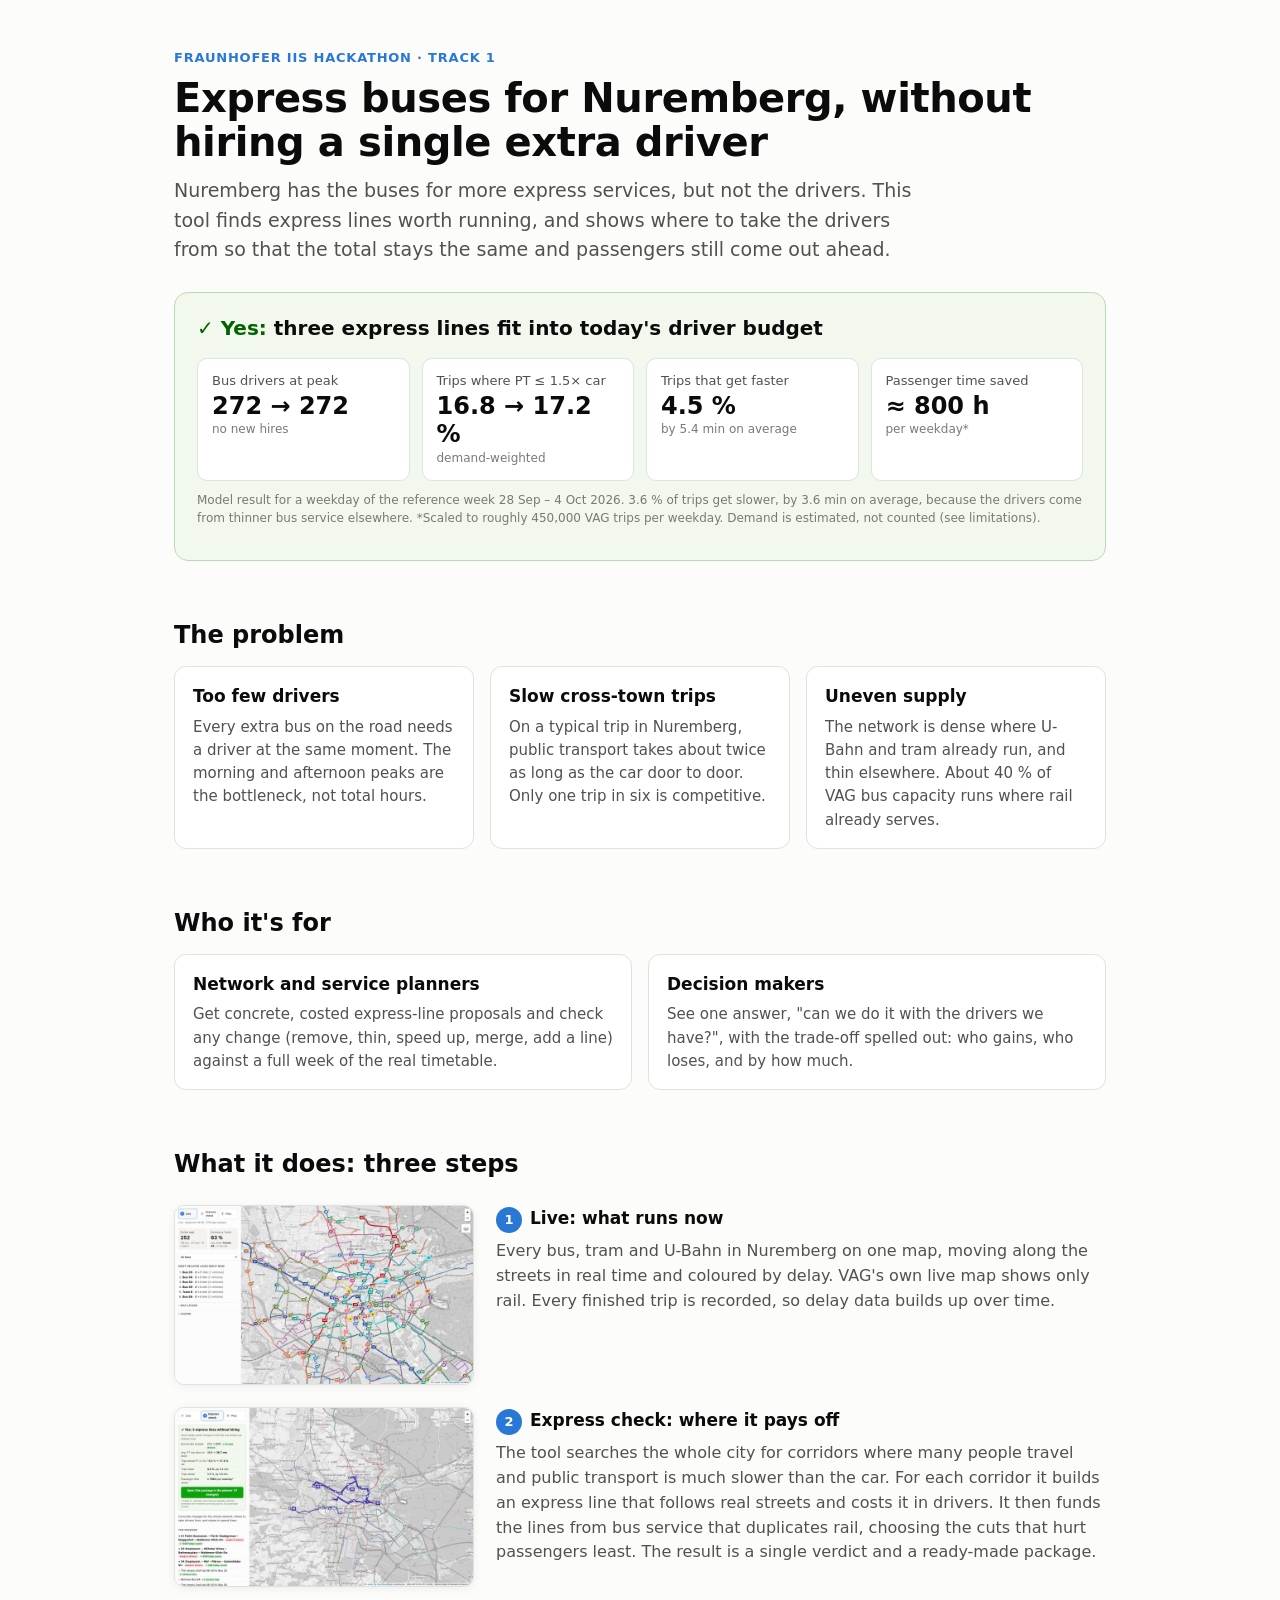
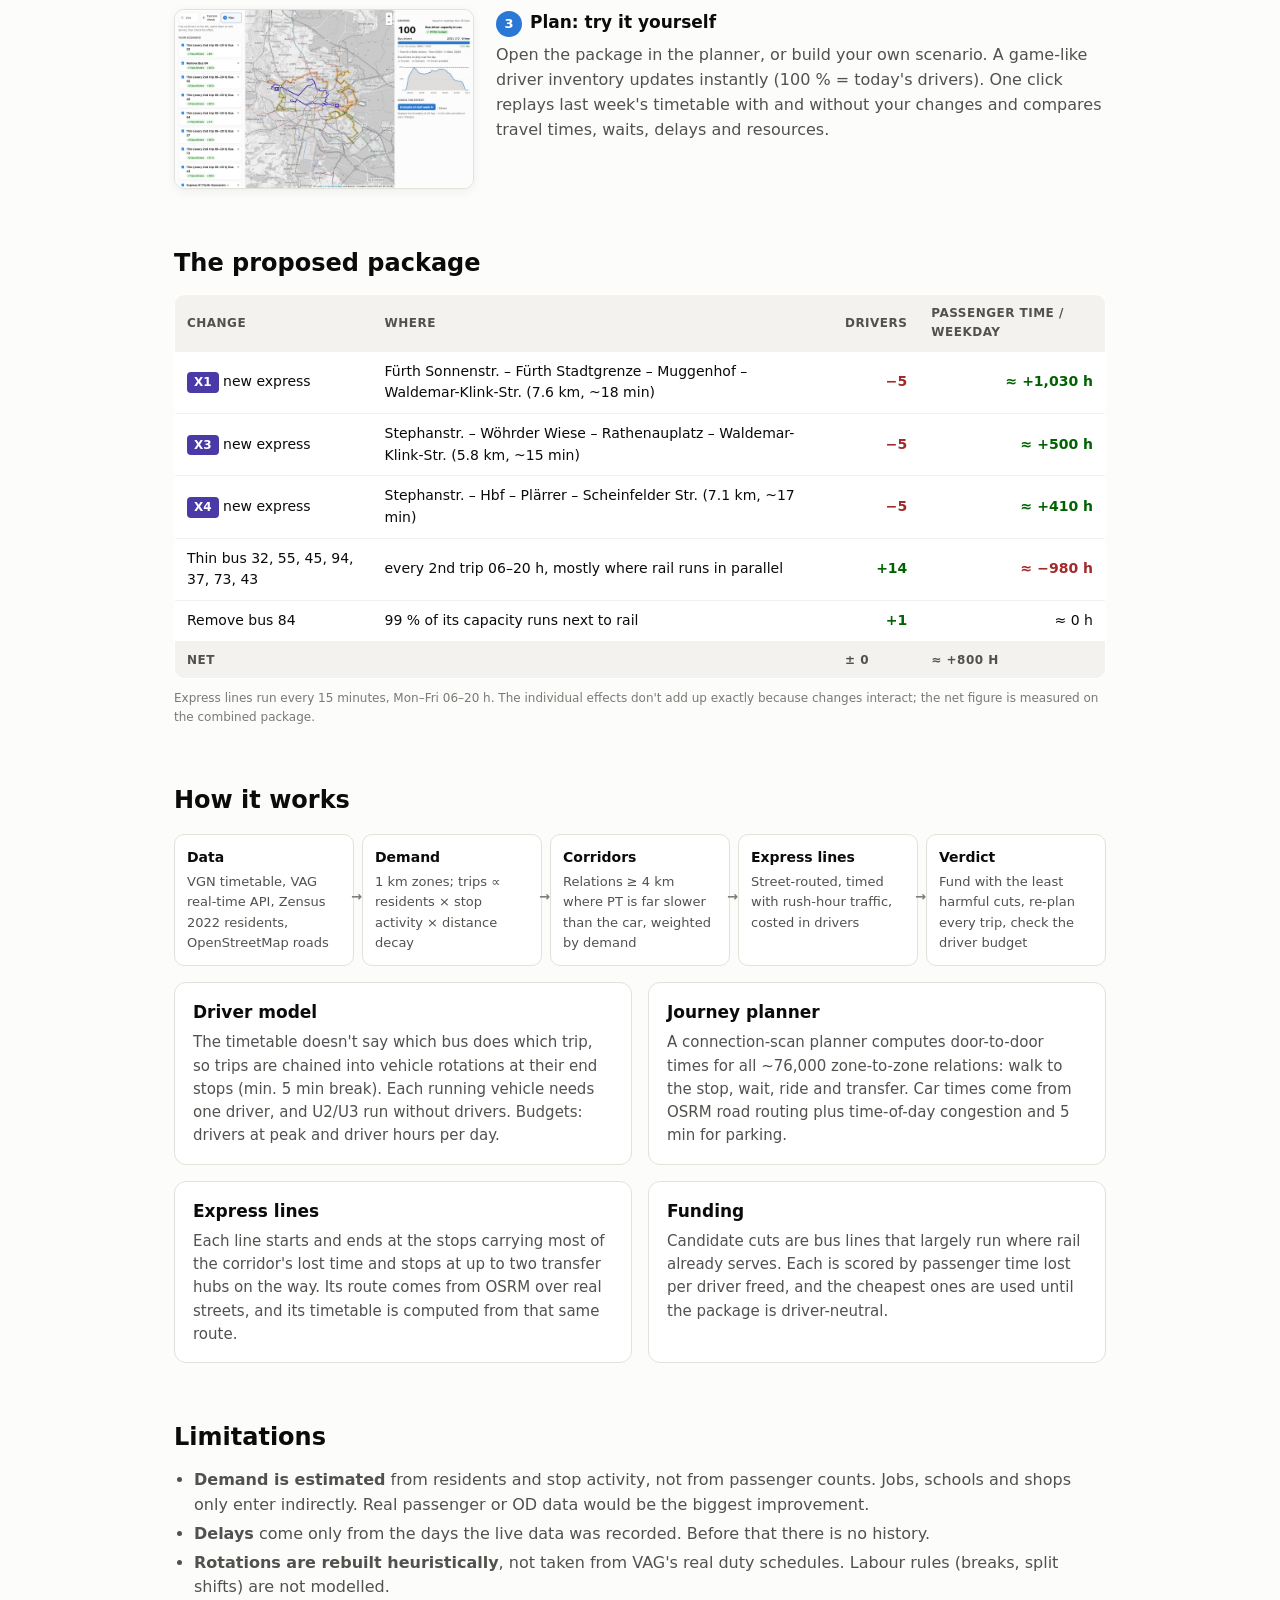
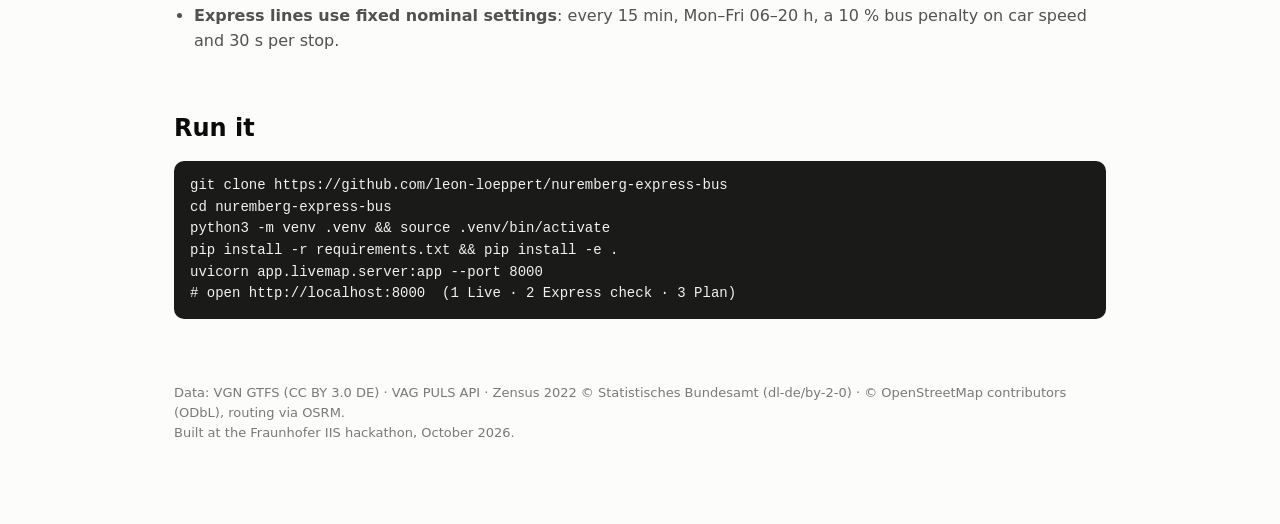
==== docs/index.html @ 60862900 "Add project overview page (docs/, served at /about) Co-Authored-By: Claude Opus 5.5 <noreply@anthrop" ====
<!doctype html>
<html lang="en">
<head>
<meta charset="utf-8" />
<meta name="viewport" content="width=device-width, initial-scale=1" />
<title>Express buses without hiring – Nuremberg</title>
<style>
  :root {
    --surface: #fcfcfb; --surface-2: #f3f2ef; --border: #e2e1dc;
    --text: #0b0b0b; --text-2: #52514e; --muted: #7a7974;
    --accent: #2a78d6; --express: #4a3aa7; --good: #0ca30c; --good-ink: #006300; --bad-ink: #a12a2a;
  }
  * { box-sizing: border-box; }
  body { margin: 0; font: 16px/1.55 system-ui, -apple-system, "Segoe UI", sans-serif; color: var(--text); background: var(--surface); }
  main { max-width: 980px; margin: 0 auto; padding: 48px 24px 80px; }
  h1 { font-size: 40px; line-height: 1.1; margin: 8px 0 12px; letter-spacing: -.01em; }
  h2 { font-size: 24px; margin: 56px 0 12px; }
  h3 { font-size: 17px; margin: 0 0 6px; }
  p { margin: 0 0 12px; color: var(--text-2); }
  .eyebrow { font-size: 13px; font-weight: 600; text-transform: uppercase; letter-spacing: .06em; color: var(--accent); }
  .lead { font-size: 19px; color: var(--text-2); max-width: 760px; }
  .verdict { margin-top: 28px; border: 1px solid #b8dcb0; background: #f3f8ee; border-radius: 14px; padding: 20px 22px; }
  .verdict .head { font-size: 20px; font-weight: 700; margin-bottom: 14px; }
  .verdict .head span { color: var(--good-ink); }
  .tiles { display: grid; grid-template-columns: repeat(4, 1fr); gap: 12px; }
  .tile { background: #fff; border: 1px solid var(--border); border-radius: 10px; padding: 12px 14px; }
  .tile .label { font-size: 13px; color: var(--text-2); }
  .tile .value { font-size: 24px; font-weight: 700; font-variant-numeric: tabular-nums; line-height: 1.2; }
  .tile .sub { font-size: 12px; color: var(--muted); }
  .note { font-size: 12px; color: var(--muted); margin-top: 10px; }
  .grid2 { display: grid; grid-template-columns: 1fr 1fr; gap: 16px; }
  .grid3 { display: grid; grid-template-columns: repeat(3, 1fr); gap: 16px; }
  .card { background: #fff; border: 1px solid var(--border); border-radius: 12px; padding: 16px 18px; }
  .card p { font-size: 15px; margin: 0; }
  .step { display: grid; grid-template-columns: 300px 1fr; gap: 22px; align-items: start; margin: 22px 0; }
  .step img { width: 100%; border-radius: 10px; border: 1px solid var(--border); box-shadow: 0 2px 10px rgba(0,0,0,.06); }
  .num { display: inline-grid; place-items: center; width: 26px; height: 26px; border-radius: 50%; background: var(--accent); color: #fff; font-size: 13px; font-weight: 700; margin-right: 8px; }
  .pipeline { display: grid; grid-template-columns: repeat(5, 1fr); gap: 8px; margin-top: 14px; }
  .pipeline div { background: #fff; border: 1px solid var(--border); border-radius: 10px; padding: 12px; font-size: 13px; color: var(--text-2); position: relative; }
  .pipeline div b { display: block; color: var(--text); font-size: 14px; margin-bottom: 4px; }
  .pipeline div:not(:last-child)::after { content: "→"; position: absolute; right: -9px; top: 40%; color: var(--muted); font-weight: 700; }
  table { width: 100%; border-collapse: collapse; font-size: 14px; background: #fff; border: 1px solid var(--border); border-radius: 10px; overflow: hidden; }
  th, td { padding: 9px 12px; text-align: left; border-bottom: 1px solid var(--surface-2); }
  th { font-size: 12px; text-transform: uppercase; letter-spacing: .04em; color: var(--text-2); background: var(--surface-2); }
  td.n { text-align: right; font-variant-numeric: tabular-nums; white-space: nowrap; }
  .tag { display: inline-block; font-size: 12px; font-weight: 700; padding: 1px 7px; border-radius: 4px; color: #fff; background: var(--express); }
  .gain { color: var(--good-ink); font-weight: 600; }
  .cost { color: var(--bad-ink); font-weight: 600; }
  ul.clean { padding-left: 20px; color: var(--text-2); margin: 0; }
  ul.clean li { margin: 4px 0; }
  code { background: var(--surface-2); padding: 1px 5px; border-radius: 4px; font-size: 14px; }
  pre { background: #1a1a19; color: #f3f2ef; padding: 14px 16px; border-radius: 10px; overflow-x: auto; font-size: 14px; }
  footer { margin-top: 64px; font-size: 13px; color: var(--muted); }
  @media (max-width: 760px) {
    .tiles, .grid2, .grid3, .pipeline { grid-template-columns: 1fr 1fr; }
    .step { grid-template-columns: 1fr; }
    h1 { font-size: 30px; }
  }
</style>
</head>
<body>
<main>
  <div class="eyebrow">Fraunhofer IIS Hackathon · Track 1</div>
  <h1>Express buses for Nuremberg, without hiring a single extra driver</h1>
  <p class="lead">Nuremberg has the buses for more express services, but not the drivers. This tool finds express lines worth running,
    and shows where to take the drivers from so that the total stays the same and passengers still come out ahead.</p>

  <section class="verdict">
    <div class="head"><span>✓ Yes:</span> three express lines fit into today's driver budget</div>
    <div class="tiles">
      <div class="tile"><div class="label">Bus drivers at peak</div><div class="value">272 → 272</div><div class="sub">no new hires</div></div>
      <div class="tile"><div class="label">Trips where PT ≤ 1.5× car</div><div class="value">16.8 → 17.2 %</div><div class="sub">demand-weighted</div></div>
      <div class="tile"><div class="label">Trips that get faster</div><div class="value">4.5 %</div><div class="sub">by 5.4 min on average</div></div>
      <div class="tile"><div class="label">Passenger time saved</div><div class="value">≈ 800 h</div><div class="sub">per weekday*</div></div>
    </div>
    <p class="note">Model result for a weekday of the reference week 28 Sep – 4 Oct 2026. 3.6 % of trips get slower, by 3.6 min on average, because
      the drivers come from thinner bus service elsewhere. *Scaled to roughly 450,000 VAG trips per weekday. Demand is estimated, not counted (see limitations).</p>
  </section>

  <h2>The problem</h2>
  <div class="grid3">
    <div class="card"><h3>Too few drivers</h3><p>Every extra bus on the road needs a driver at the same moment. The morning and afternoon peaks are the bottleneck, not total hours.</p></div>
    <div class="card"><h3>Slow cross-town trips</h3><p>On a typical trip in Nuremberg, public transport takes about twice as long as the car door to door. Only one trip in six is competitive.</p></div>
    <div class="card"><h3>Uneven supply</h3><p>The network is dense where U-Bahn and tram already run, and thin elsewhere. About 40 % of VAG bus capacity runs where rail already serves.</p></div>
  </div>

  <h2>Who it's for</h2>
  <div class="grid2">
    <div class="card"><h3>Network and service planners</h3><p>Get concrete, costed express-line proposals and check any change (remove, thin, speed up, merge, add a line) against a full week of the real timetable.</p></div>
    <div class="card"><h3>Decision makers</h3><p>See one answer, "can we do it with the drivers we have?", with the trade-off spelled out: who gains, who loses, and by how much.</p></div>
  </div>

  <h2>What it does: three steps</h2>
  <div class="step">
    <img src="img/live.jpg" alt="Live map with buses, trams and U-Bahn" />
    <div><h3><span class="num">1</span>Live: what runs now</h3>
      <p>Every bus, tram and U-Bahn in Nuremberg on one map, moving along the streets in real time and coloured by delay. VAG's own live map shows only rail. Every finished trip is recorded, so delay data builds up over time.</p></div>
  </div>
  <div class="step">
    <img src="img/express-check.jpg" alt="Express check page with verdict and proposed lines" />
    <div><h3><span class="num">2</span>Express check: where it pays off</h3>
      <p>The tool searches the whole city for corridors where many people travel and public transport is much slower than the car. For each corridor it builds an express line that follows real streets and costs it in drivers. It then funds the lines from bus service that duplicates rail, choosing the cuts that hurt passengers least. The result is a single verdict and a ready-made package.</p></div>
  </div>
  <div class="step">
    <img src="img/planner.jpg" alt="Planner with driver inventory and scenario" />
    <div><h3><span class="num">3</span>Plan: try it yourself</h3>
      <p>Open the package in the planner, or build your own scenario. A game-like driver inventory updates instantly (100 % = today's drivers). One click replays last week's timetable with and without your changes and compares travel times, waits, delays and resources.</p></div>
  </div>

  <h2>The proposed package</h2>
  <table>
    <thead><tr><th>Change</th><th>Where</th><th class="n">Drivers</th><th class="n">Passenger time / weekday</th></tr></thead>
    <tbody>
      <tr><td><span class="tag">X1</span> new express</td><td>Fürth Sonnenstr. – Fürth Stadtgrenze – Muggenhof – Waldemar-Klink-Str. (7.6 km, ~18 min)</td><td class="n cost">−5</td><td class="n gain">≈ +1,030 h</td></tr>
      <tr><td><span class="tag">X3</span> new express</td><td>Stephanstr. – Wöhrder Wiese – Rathenauplatz – Waldemar-Klink-Str. (5.8 km, ~15 min)</td><td class="n cost">−5</td><td class="n gain">≈ +500 h</td></tr>
      <tr><td><span class="tag">X4</span> new express</td><td>Stephanstr. – Hbf – Plärrer – Scheinfelder Str. (7.1 km, ~17 min)</td><td class="n cost">−5</td><td class="n gain">≈ +410 h</td></tr>
      <tr><td>Thin bus 32, 55, 45, 94, 37, 73, 43</td><td>every 2nd trip 06–20 h, mostly where rail runs in parallel</td><td class="n gain">+14</td><td class="n cost">≈ −980 h</td></tr>
      <tr><td>Remove bus 84</td><td>99 % of its capacity runs next to rail</td><td class="n gain">+1</td><td class="n">≈ 0 h</td></tr>
      <tr><th>Net</th><th></th><th class="n">± 0</th><th class="n">≈ +800 h</th></tr>
    </tbody>
  </table>
  <p class="note">Express lines run every 15 minutes, Mon–Fri 06–20 h. The individual effects don't add up exactly because changes interact; the net figure is measured on the combined package.</p>

  <h2>How it works</h2>
  <div class="pipeline">
    <div><b>Data</b>VGN timetable, VAG real-time API, Zensus 2022 residents, OpenStreetMap roads</div>
    <div><b>Demand</b>1 km zones; trips ∝ residents × stop activity × distance decay</div>
    <div><b>Corridors</b>Relations ≥ 4 km where PT is far slower than the car, weighted by demand</div>
    <div><b>Express lines</b>Street-routed, timed with rush-hour traffic, costed in drivers</div>
    <div><b>Verdict</b>Fund with the least harmful cuts, re-plan every trip, check the driver budget</div>
  </div>
  <div class="grid2" style="margin-top:16px">
    <div class="card"><h3>Driver model</h3><p>The timetable doesn't say which bus does which trip, so trips are chained into vehicle rotations at their end stops (min. 5 min break). Each running vehicle needs one driver, and U2/U3 run without drivers. Budgets: drivers at peak and driver hours per day.</p></div>
    <div class="card"><h3>Journey planner</h3><p>A connection-scan planner computes door-to-door times for all ~76,000 zone-to-zone relations: walk to the stop, wait, ride and transfer. Car times come from OSRM road routing plus time-of-day congestion and 5 min for parking.</p></div>
    <div class="card"><h3>Express lines</h3><p>Each line starts and ends at the stops carrying most of the corridor's lost time and stops at up to two transfer hubs on the way. Its route comes from OSRM over real streets, and its timetable is computed from that same route.</p></div>
    <div class="card"><h3>Funding</h3><p>Candidate cuts are bus lines that largely run where rail already serves. Each is scored by passenger time lost per driver freed, and the cheapest ones are used until the package is driver-neutral.</p></div>
  </div>

  <h2>Limitations</h2>
  <ul class="clean">
    <li><b>Demand is estimated</b> from residents and stop activity, not from passenger counts. Jobs, schools and shops only enter indirectly. Real passenger or OD data would be the biggest improvement.</li>
    <li><b>Delays</b> come only from the days the live data was recorded. Before that there is no history.</li>
    <li><b>Rotations are rebuilt heuristically</b>, not taken from VAG's real duty schedules. Labour rules (breaks, split shifts) are not modelled.</li>
    <li><b>Express lines use fixed nominal settings</b>: every 15 min, Mon–Fri 06–20 h, a 10 % bus penalty on car speed and 30 s per stop.</li>
  </ul>

  <h2>Run it</h2>
<pre>git clone https://github.com/leon-loeppert/nuremberg-express-bus
cd nuremberg-express-bus
python3 -m venv .venv && source .venv/bin/activate
pip install -r requirements.txt && pip install -e .
uvicorn app.livemap.server:app --port 8000
# open http://localhost:8000  (1 Live · 2 Express check · 3 Plan)</pre>

  <footer>
    Data: VGN GTFS (CC BY 3.0 DE) · VAG PULS API · Zensus 2022 © Statistisches Bundesamt (dl-de/by-2-0) · © OpenStreetMap contributors (ODbL), routing via OSRM.<br />
    Built at the Fraunhofer IIS hackathon, October 2026.
  </footer>
</main>
</body>
</html>
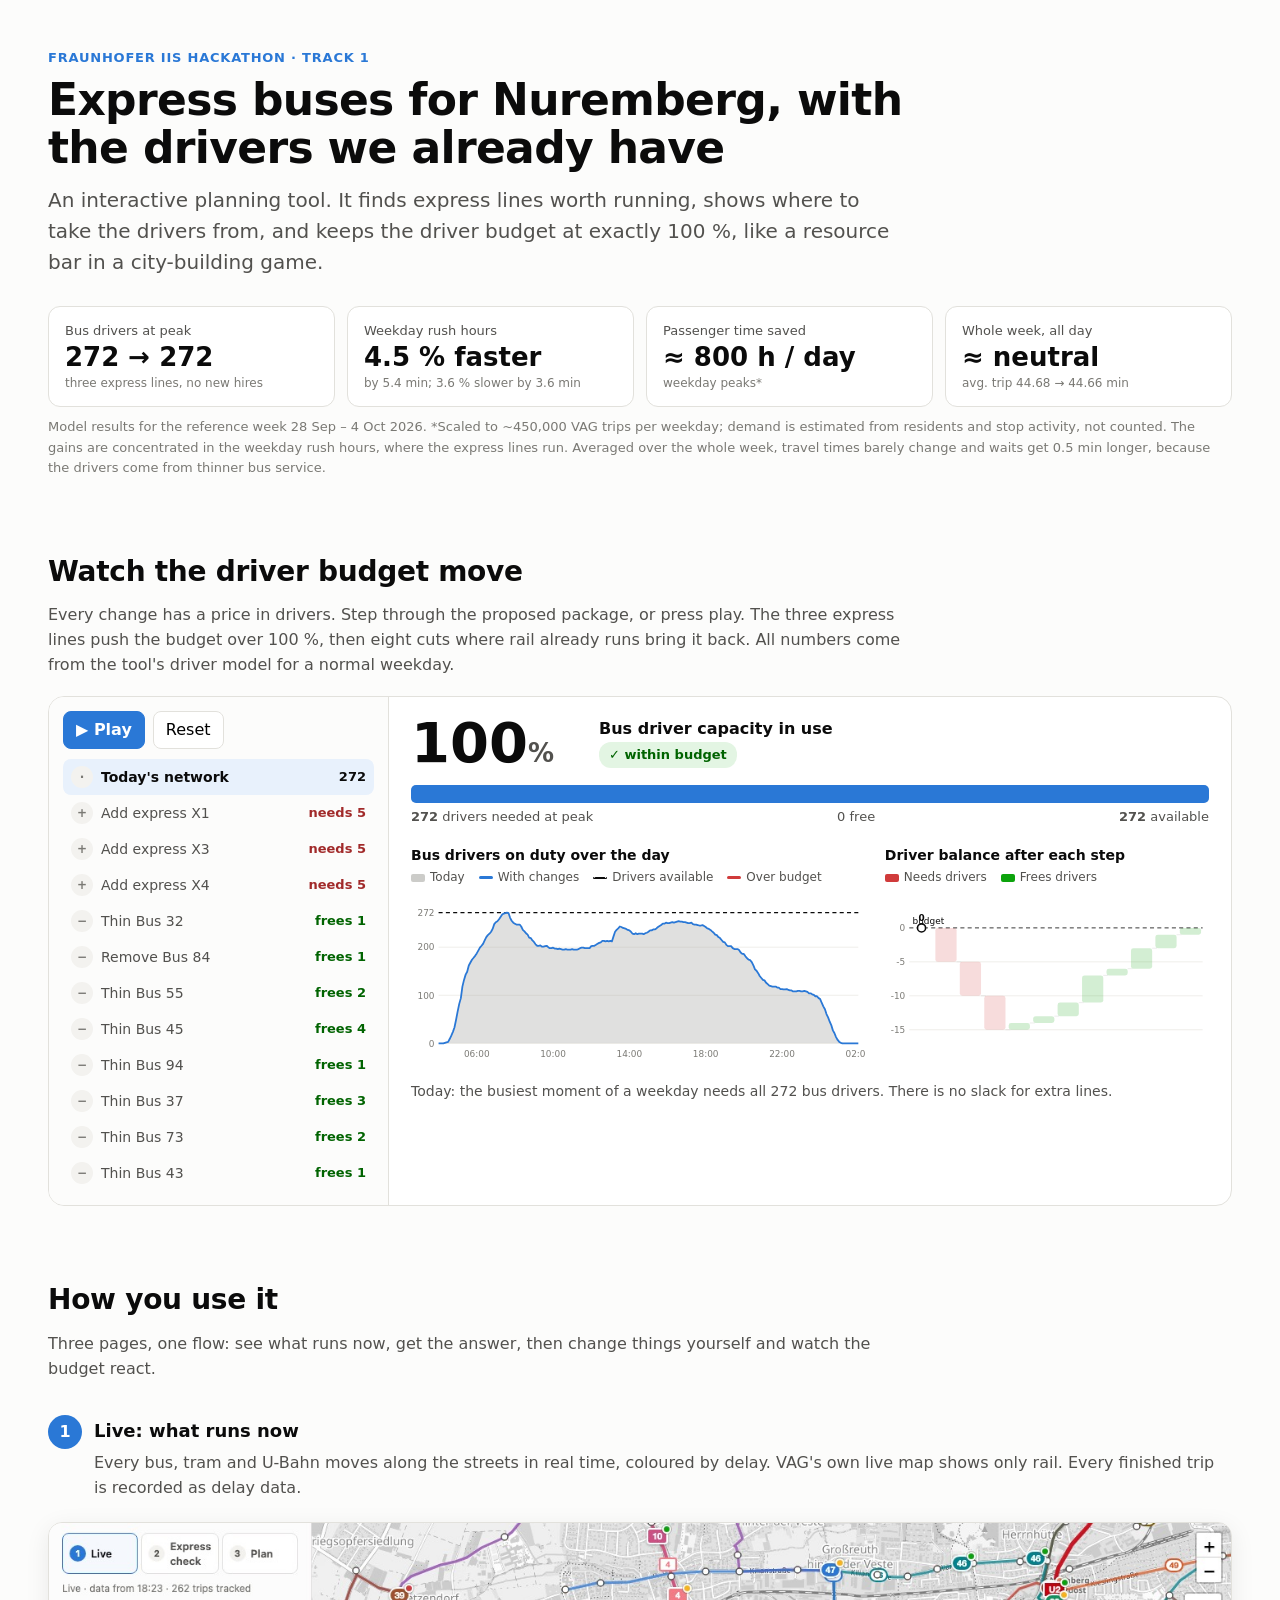
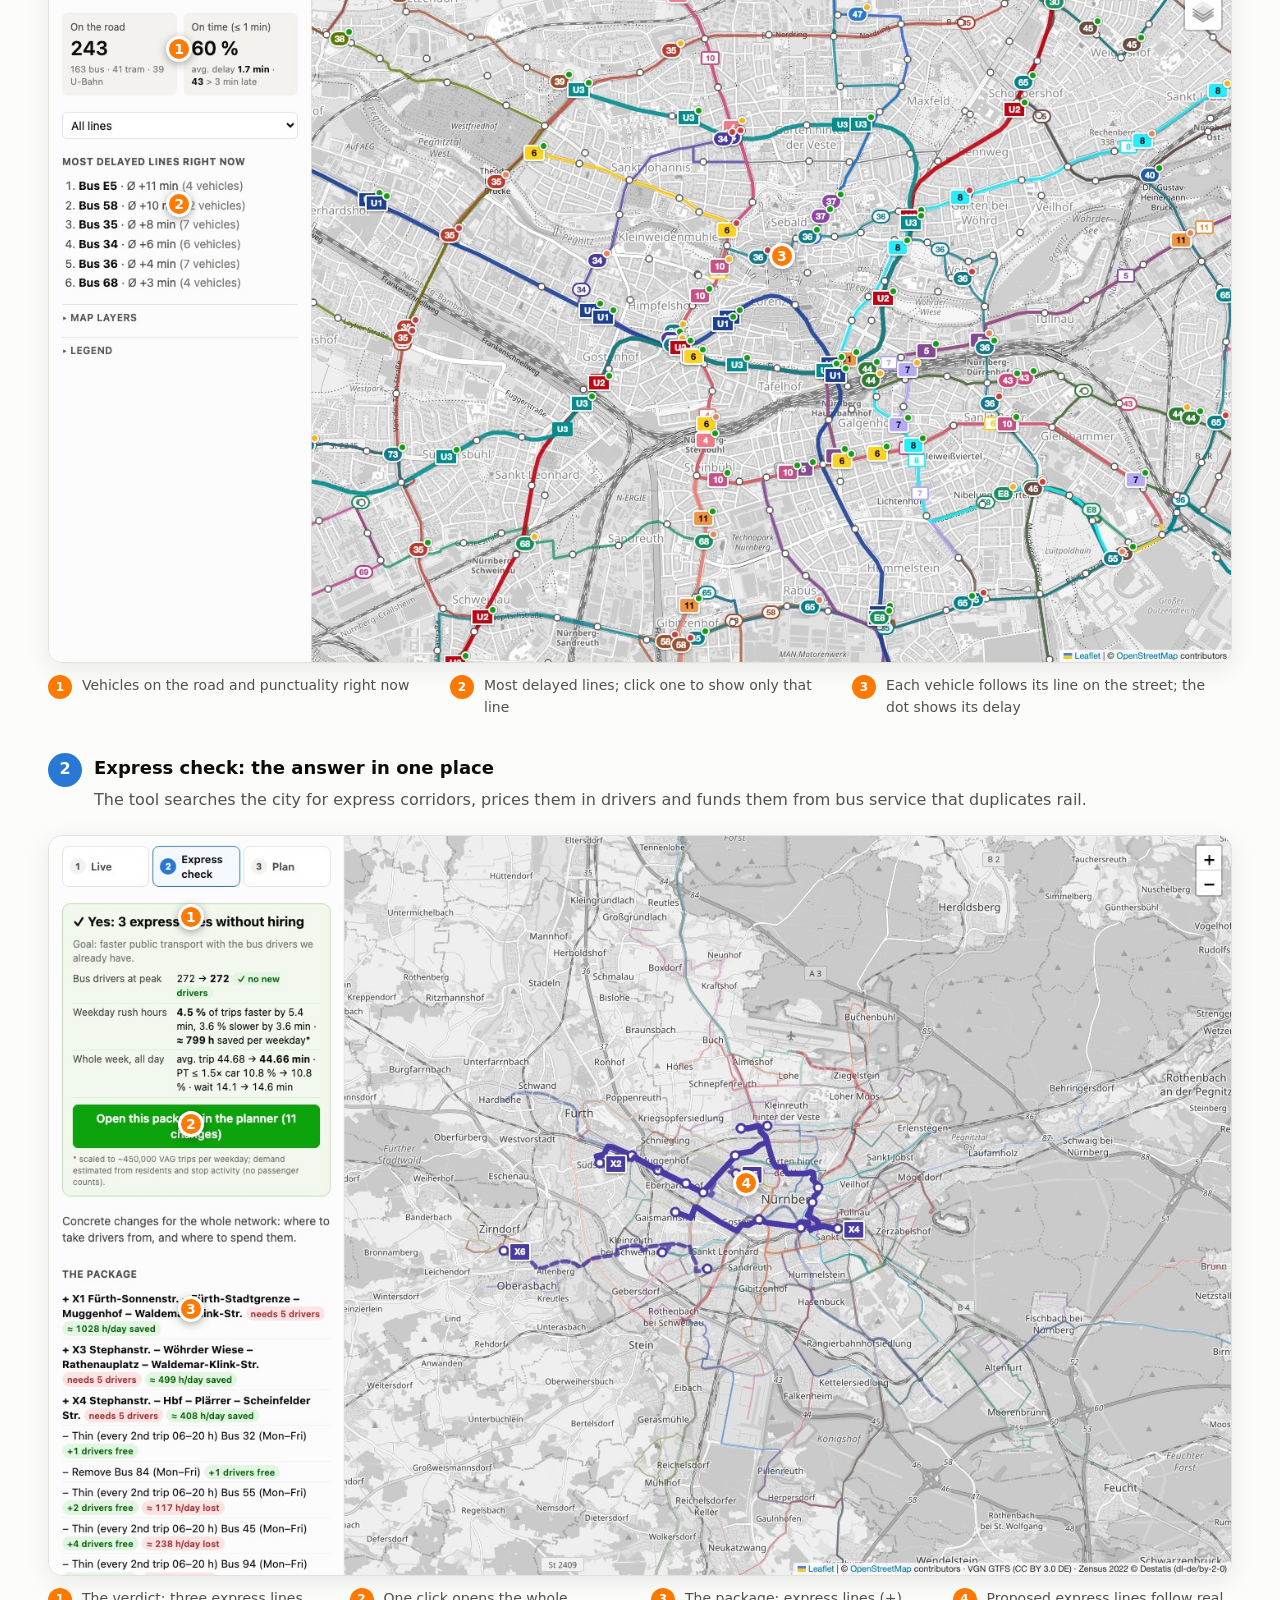
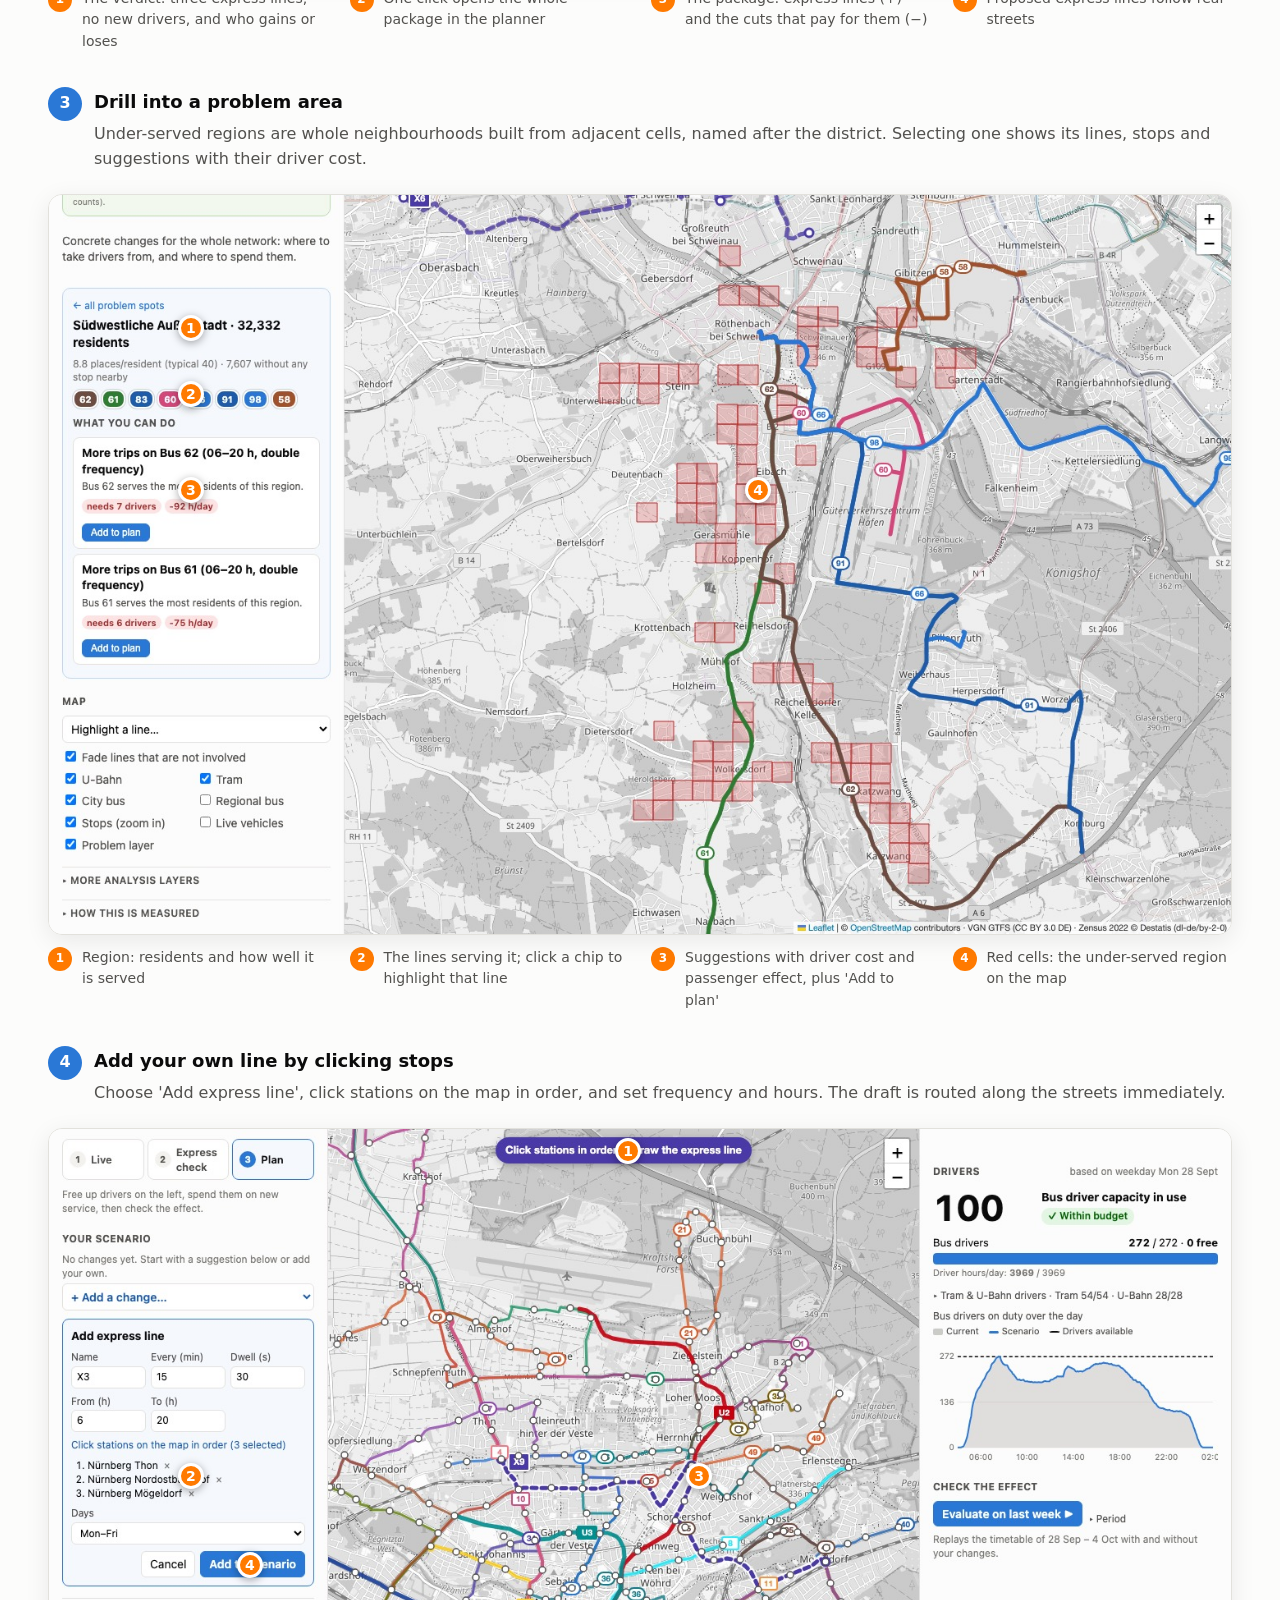
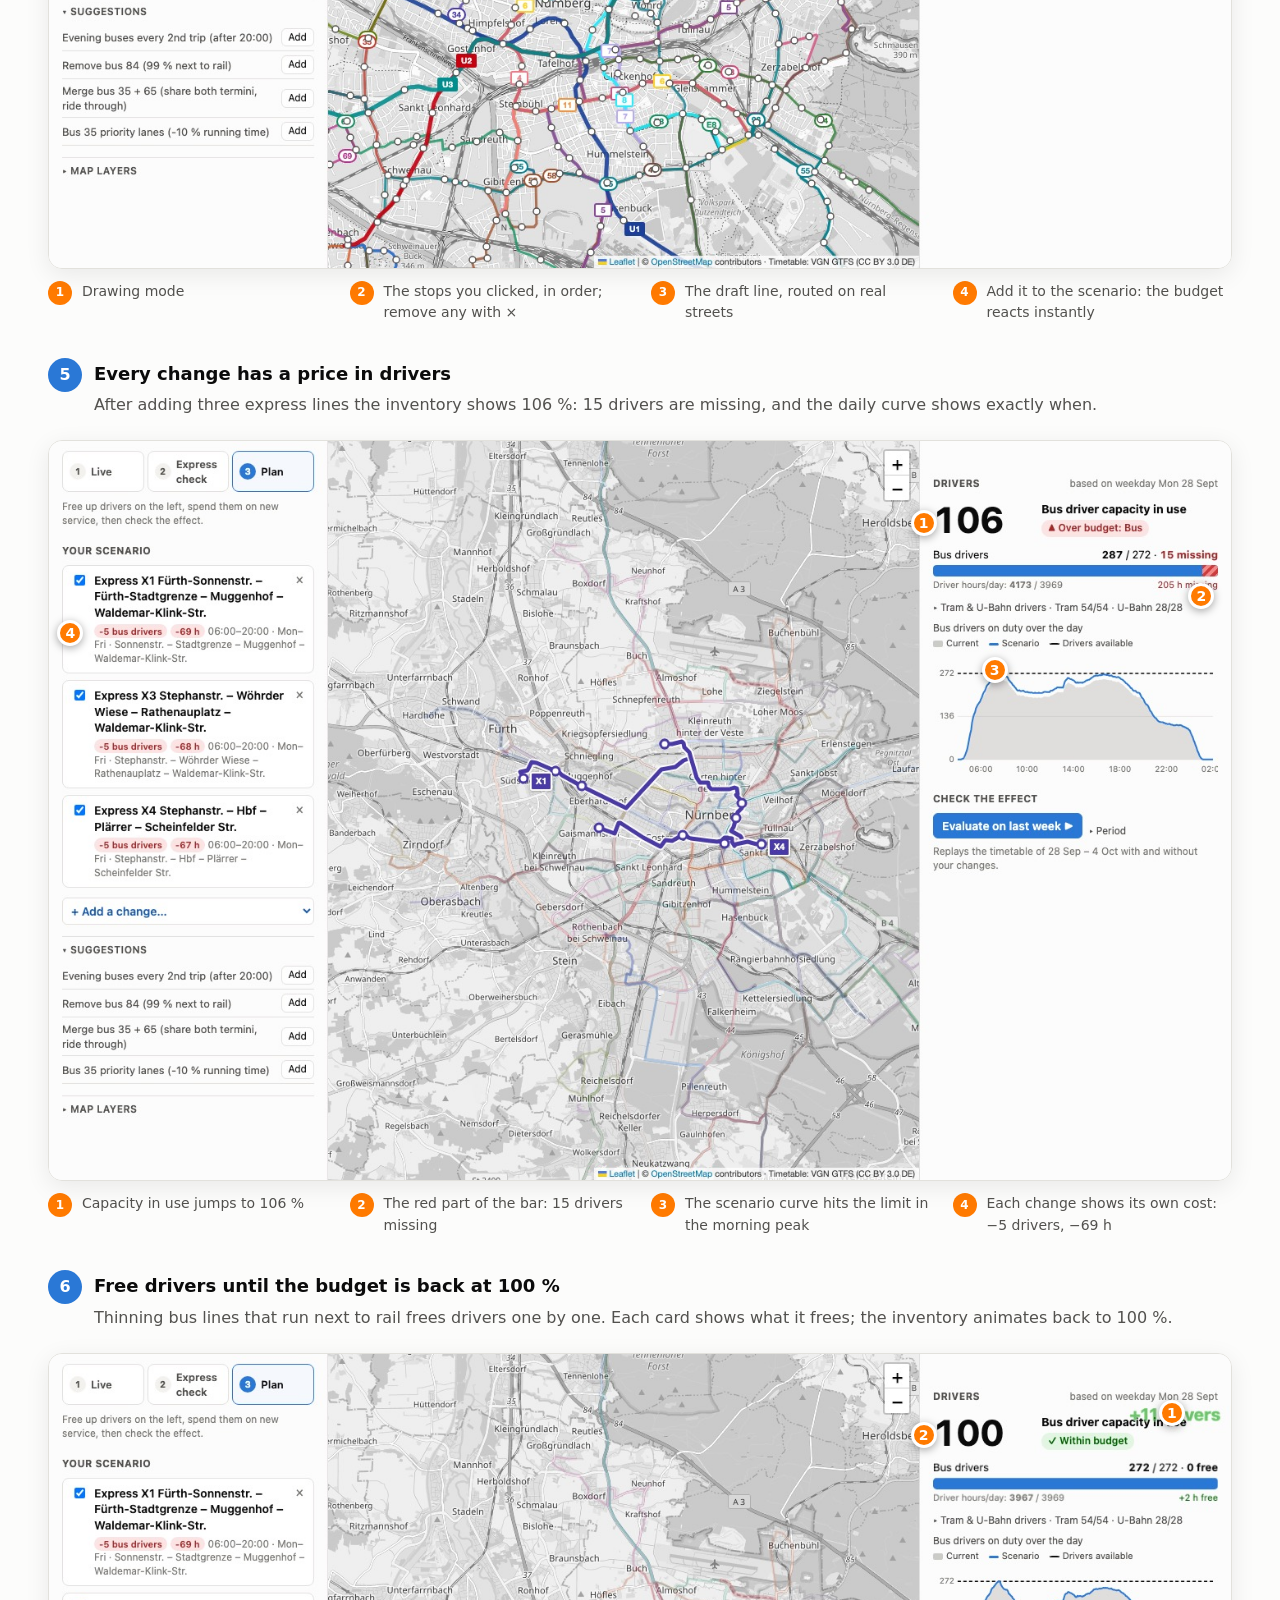
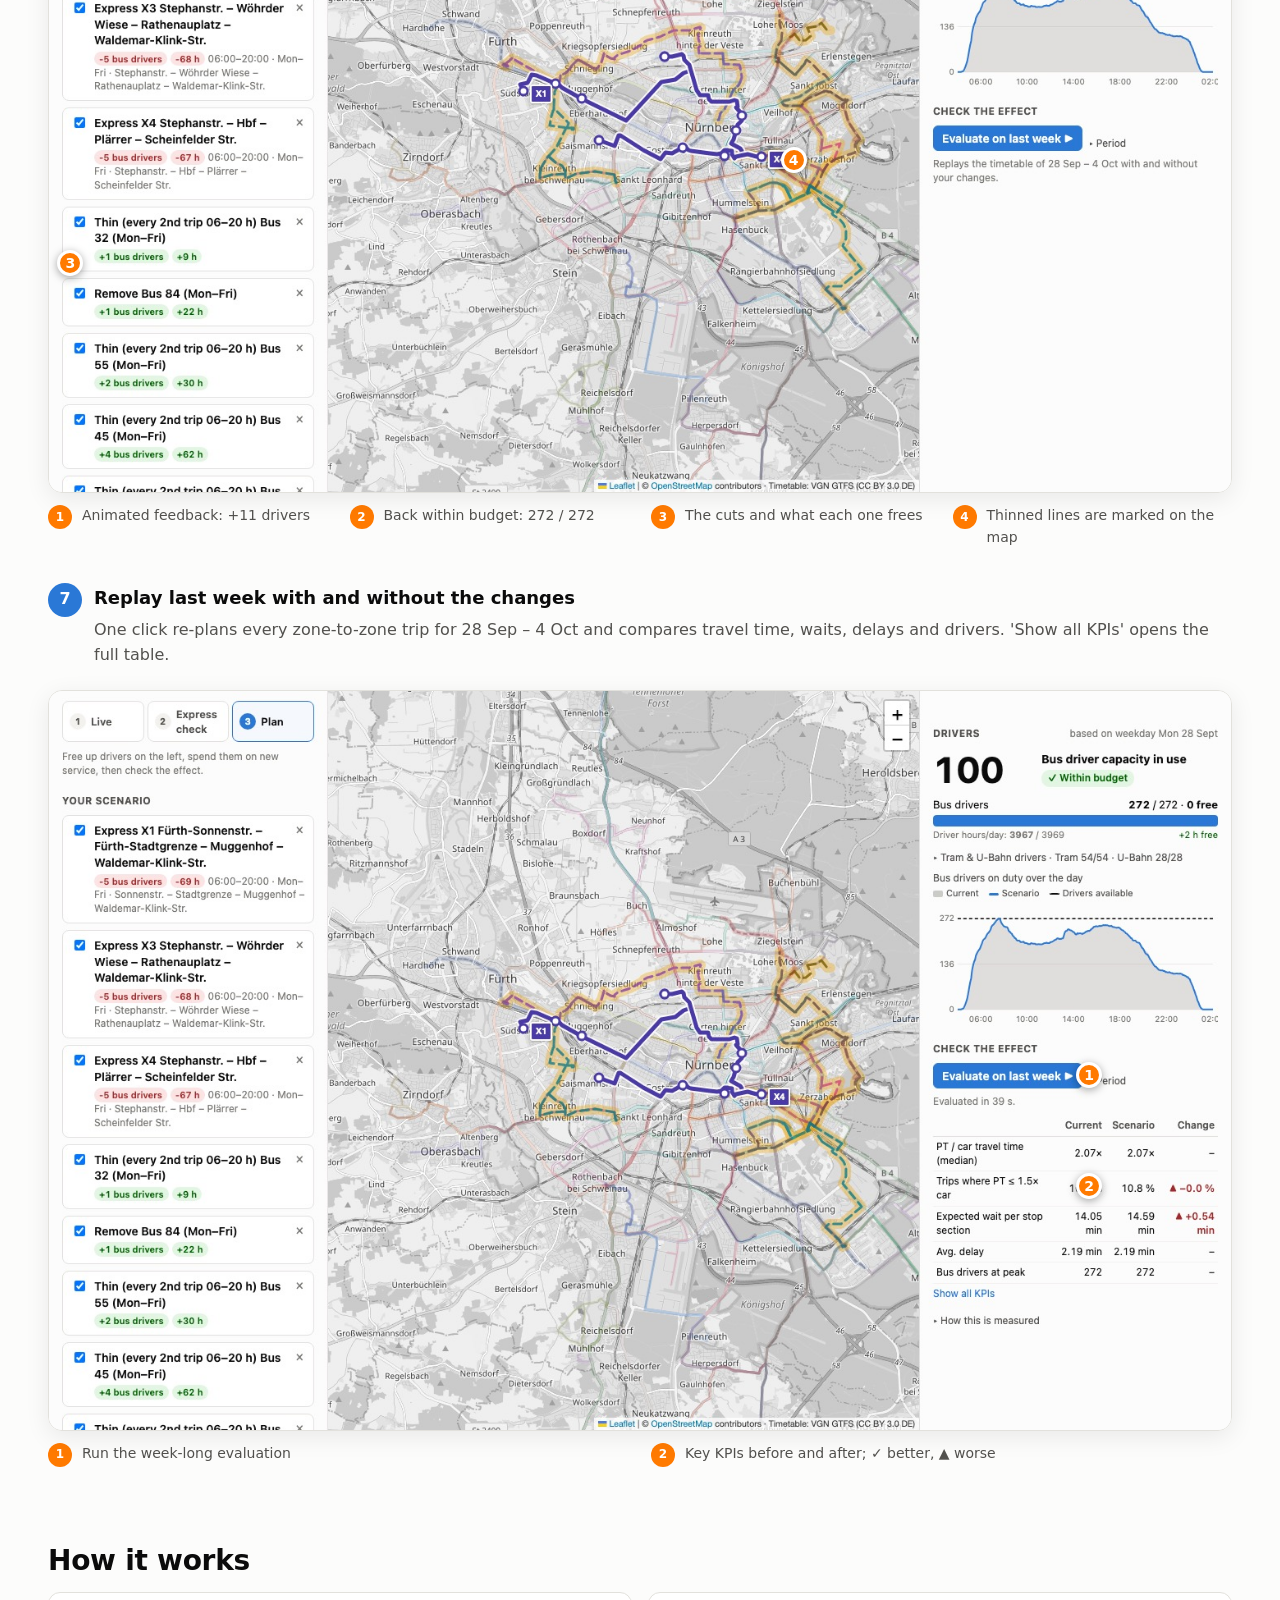
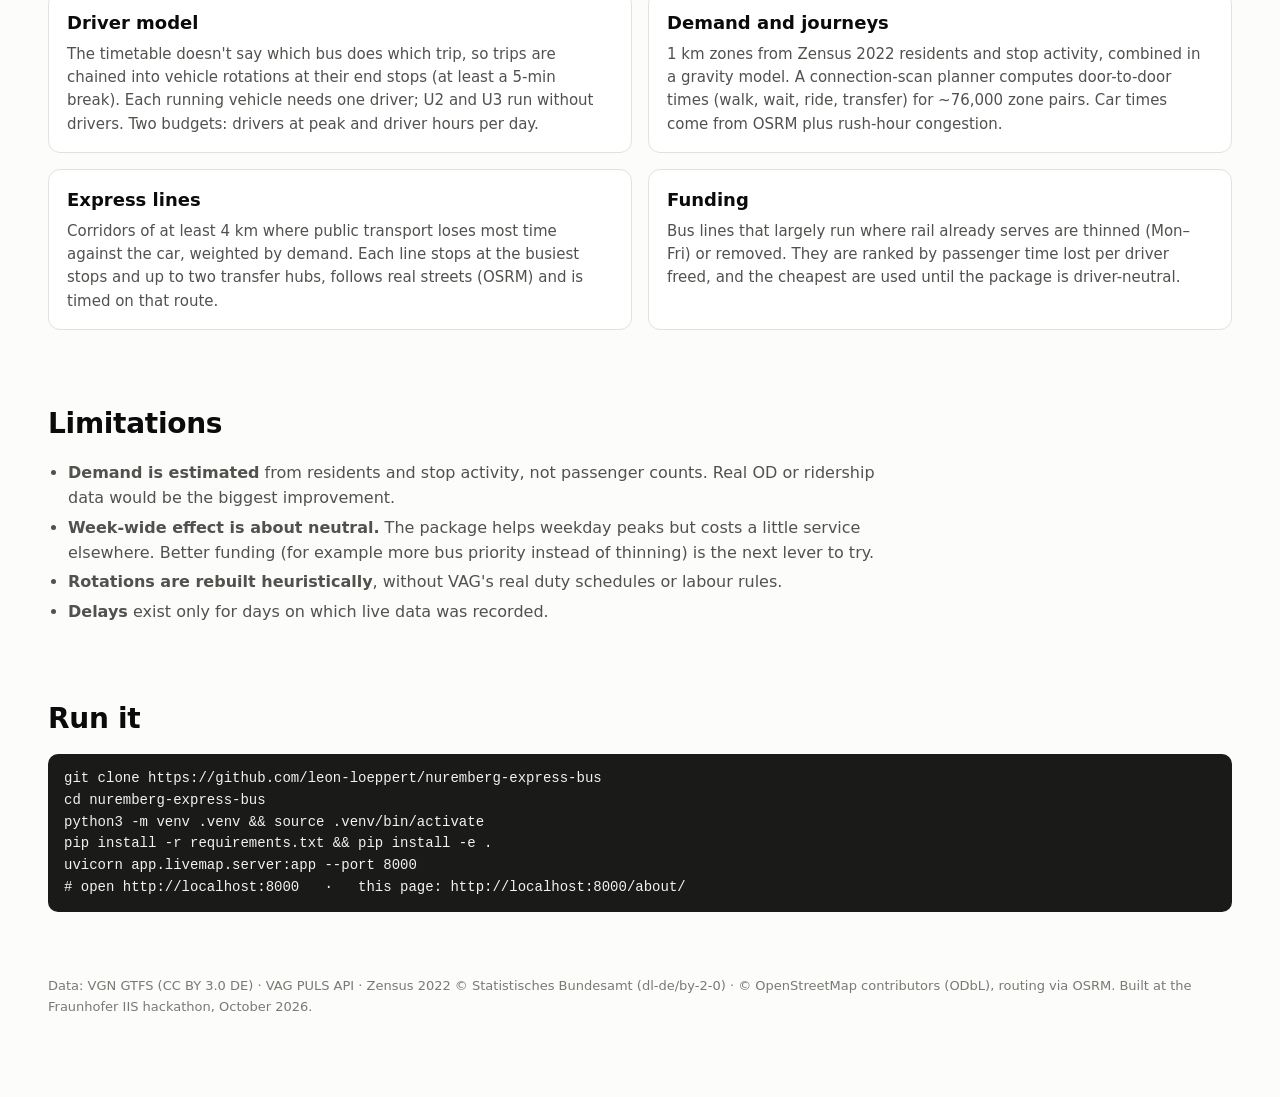
==== commit 223bf954: "Project page: interactive driver-budget explorer and annotated UI walkthrough Budget explorer steps " ====
--- a/docs/index.html
+++ b/docs/index.html
@@ -8,140 +8,183 @@
   :root {
     --surface: #fcfcfb; --surface-2: #f3f2ef; --border: #e2e1dc;
     --text: #0b0b0b; --text-2: #52514e; --muted: #7a7974;
-    --accent: #2a78d6; --express: #4a3aa7; --good: #0ca30c; --good-ink: #006300; --bad-ink: #a12a2a;
+    --accent: #2a78d6; --express: #4a3aa7; --good: #0ca30c; --good-ink: #006300; --bad: #d03b3b; --bad-ink: #a12a2a; --base: #9a9994;
   }
   * { box-sizing: border-box; }
   body { margin: 0; font: 16px/1.55 system-ui, -apple-system, "Segoe UI", sans-serif; color: var(--text); background: var(--surface); }
-  main { max-width: 980px; margin: 0 auto; padding: 48px 24px 80px; }
-  h1 { font-size: 40px; line-height: 1.1; margin: 8px 0 12px; letter-spacing: -.01em; }
-  h2 { font-size: 24px; margin: 56px 0 12px; }
-  h3 { font-size: 17px; margin: 0 0 6px; }
+  main { max-width: 1240px; margin: 0 auto; padding: 48px 28px 80px; }
+  .narrow { max-width: 860px; }
+  h1 { font-size: 44px; line-height: 1.08; margin: 8px 0 14px; letter-spacing: -.015em; }
+  h2 { font-size: 28px; margin: 72px 0 10px; letter-spacing: -.01em; }
+  h3 { font-size: 18px; margin: 0 0 6px; }
   p { margin: 0 0 12px; color: var(--text-2); }
   .eyebrow { font-size: 13px; font-weight: 600; text-transform: uppercase; letter-spacing: .06em; color: var(--accent); }
-  .lead { font-size: 19px; color: var(--text-2); max-width: 760px; }
-  .verdict { margin-top: 28px; border: 1px solid #b8dcb0; background: #f3f8ee; border-radius: 14px; padding: 20px 22px; }
-  .verdict .head { font-size: 20px; font-weight: 700; margin-bottom: 14px; }
-  .verdict .head span { color: var(--good-ink); }
-  .tiles { display: grid; grid-template-columns: repeat(4, 1fr); gap: 12px; }
-  .tile { background: #fff; border: 1px solid var(--border); border-radius: 10px; padding: 12px 14px; }
+  .lead { font-size: 20px; color: var(--text-2); }
+  .tiles { display: grid; grid-template-columns: repeat(4, 1fr); gap: 12px; margin-top: 28px; }
+  .tile { background: #fff; border: 1px solid var(--border); border-radius: 12px; padding: 14px 16px; }
   .tile .label { font-size: 13px; color: var(--text-2); }
-  .tile .value { font-size: 24px; font-weight: 700; font-variant-numeric: tabular-nums; line-height: 1.2; }
+  .tile .value { font-size: 26px; font-weight: 700; font-variant-numeric: tabular-nums; line-height: 1.25; }
   .tile .sub { font-size: 12px; color: var(--muted); }
-  .note { font-size: 12px; color: var(--muted); margin-top: 10px; }
+  .note { font-size: 13px; color: var(--muted); }
+
+  /* budget explorer */
+  .explorer { display: grid; grid-template-columns: 340px 1fr; gap: 0; background: #fff; border: 1px solid var(--border); border-radius: 16px; overflow: hidden; margin-top: 18px; }
+  .steps-col { border-right: 1px solid var(--border); padding: 14px; background: var(--surface); }
+  .steps-col .controls { display: flex; gap: 8px; margin-bottom: 10px; }
+  button { font: inherit; cursor: pointer; border: 1px solid var(--border); background: #fff; border-radius: 8px; padding: 6px 12px; }
+  button.primary { background: var(--accent); border-color: var(--accent); color: #fff; font-weight: 600; }
+  .steplist { list-style: none; margin: 0; padding: 0; }
+  .steplist li { display: grid; grid-template-columns: 22px 1fr auto; gap: 8px; align-items: center; padding: 7px 8px; border-radius: 8px; cursor: pointer; font-size: 14px; color: var(--text-2); }
+  .steplist li:hover { background: var(--surface-2); }
+  .steplist li.done { color: var(--text); }
+  .steplist li.current { background: #e8f1fc; color: var(--text); font-weight: 600; }
+  .steplist .ic { width: 22px; height: 22px; border-radius: 50%; display: grid; place-items: center; font-size: 12px; font-weight: 700; background: var(--surface-2); color: var(--muted); }
+  .steplist li.done .ic.x { background: var(--express); color: #fff; }
+  .steplist li.done .ic.c { background: var(--good); color: #fff; }
+  .steplist .d { font-variant-numeric: tabular-nums; font-size: 13px; font-weight: 600; }
+  .d.cost { color: var(--bad-ink); } .d.gain { color: var(--good-ink); }
+  .viz { padding: 18px 22px; }
+  .gauge { display: flex; align-items: center; gap: 18px; }
+  .gauge .pct { font-size: 56px; font-weight: 800; font-variant-numeric: tabular-nums; line-height: 1; min-width: 170px; }
+  .gauge .pct small { font-size: 26px; color: var(--text-2); }
+  .status { display: inline-block; font-size: 13px; font-weight: 700; padding: 3px 10px; border-radius: 12px; }
+  .status.good { background: #e3f5e3; color: var(--good-ink); } .status.bad { background: #fbe4e4; color: var(--bad-ink); }
+  .bar { position: relative; height: 18px; background: var(--surface-2); border-radius: 5px; margin: 14px 0 4px; overflow: hidden; }
+  .bar .used { position: absolute; inset: 0 auto 0 0; background: var(--accent); transition: width .5s cubic-bezier(.2,.8,.2,1); }
+  .bar .over { position: absolute; inset: 0 0 0 auto; background: repeating-linear-gradient(135deg, var(--bad) 0 5px, #ef8a8a 5px 10px); transition: width .5s cubic-bezier(.2,.8,.2,1); }
+  .barlabels { display: flex; justify-content: space-between; font-size: 13px; color: var(--text-2); font-variant-numeric: tabular-nums; }
+  .charts { display: grid; grid-template-columns: 1.4fr 1fr; gap: 20px; margin-top: 18px; }
+  .chart h4 { margin: 0 0 2px; font-size: 14px; }
+  .chart .legend { display: flex; gap: 14px; font-size: 12px; color: var(--text-2); margin-bottom: 4px; flex-wrap: wrap; }
+  .sw { display: inline-block; width: 14px; height: 3px; vertical-align: middle; margin-right: 5px; border-radius: 2px; }
+  svg text { font-family: inherit; }
+  .tip { position: absolute; pointer-events: none; background: #fff; border: 1px solid var(--border); border-radius: 6px; padding: 4px 8px; font-size: 12px; box-shadow: 0 2px 8px rgba(0,0,0,.12); white-space: nowrap; }
+  .chart { position: relative; }
+  .caption { font-size: 14px; color: var(--text-2); margin-top: 12px; min-height: 44px; }
+
+  /* walkthrough */
+  .shot { margin: 34px 0 0; }
+  .shot .head { display: flex; gap: 12px; align-items: baseline; margin-bottom: 10px; }
+  .shot .num { flex: none; display: grid; place-items: center; width: 34px; height: 34px; border-radius: 50%; background: var(--accent); color: #fff; font-weight: 800; }
+  .shot .frame { position: relative; border-radius: 14px; overflow: hidden; border: 1px solid var(--border); box-shadow: 0 6px 24px rgba(0,0,0,.08); }
+  .shot img { display: block; width: 100%; }
+  .pin { position: absolute; transform: translate(-50%, -50%); width: 26px; height: 26px; border-radius: 50%; background: #ff7a00; color: #fff; font-weight: 800; font-size: 14px; display: grid; place-items: center; border: 3px solid #fff; box-shadow: 0 2px 8px rgba(0,0,0,.35); }
+  .pins { display: grid; grid-template-columns: repeat(auto-fit, minmax(240px, 1fr)); gap: 10px 22px; margin-top: 12px; padding: 0; list-style: none; }
+  .pins li { display: grid; grid-template-columns: 26px 1fr; gap: 8px; font-size: 14px; color: var(--text-2); }
+  .pins li b.k { display: grid; place-items: center; width: 24px; height: 24px; border-radius: 50%; background: #ff7a00; color: #fff; font-size: 12px; }
+  .pair { display: grid; grid-template-columns: 1fr 1fr; gap: 16px; }
+  .pair figure { margin: 0; }
+  .pair figcaption { font-size: 14px; color: var(--text-2); margin-top: 6px; }
+
   .grid2 { display: grid; grid-template-columns: 1fr 1fr; gap: 16px; }
-  .grid3 { display: grid; grid-template-columns: repeat(3, 1fr); gap: 16px; }
   .card { background: #fff; border: 1px solid var(--border); border-radius: 12px; padding: 16px 18px; }
   .card p { font-size: 15px; margin: 0; }
-  .step { display: grid; grid-template-columns: 300px 1fr; gap: 22px; align-items: start; margin: 22px 0; }
-  .step img { width: 100%; border-radius: 10px; border: 1px solid var(--border); box-shadow: 0 2px 10px rgba(0,0,0,.06); }
-  .num { display: inline-grid; place-items: center; width: 26px; height: 26px; border-radius: 50%; background: var(--accent); color: #fff; font-size: 13px; font-weight: 700; margin-right: 8px; }
-  .pipeline { display: grid; grid-template-columns: repeat(5, 1fr); gap: 8px; margin-top: 14px; }
-  .pipeline div { background: #fff; border: 1px solid var(--border); border-radius: 10px; padding: 12px; font-size: 13px; color: var(--text-2); position: relative; }
-  .pipeline div b { display: block; color: var(--text); font-size: 14px; margin-bottom: 4px; }
-  .pipeline div:not(:last-child)::after { content: "→"; position: absolute; right: -9px; top: 40%; color: var(--muted); font-weight: 700; }
-  table { width: 100%; border-collapse: collapse; font-size: 14px; background: #fff; border: 1px solid var(--border); border-radius: 10px; overflow: hidden; }
-  th, td { padding: 9px 12px; text-align: left; border-bottom: 1px solid var(--surface-2); }
-  th { font-size: 12px; text-transform: uppercase; letter-spacing: .04em; color: var(--text-2); background: var(--surface-2); }
-  td.n { text-align: right; font-variant-numeric: tabular-nums; white-space: nowrap; }
-  .tag { display: inline-block; font-size: 12px; font-weight: 700; padding: 1px 7px; border-radius: 4px; color: #fff; background: var(--express); }
-  .gain { color: var(--good-ink); font-weight: 600; }
-  .cost { color: var(--bad-ink); font-weight: 600; }
-  ul.clean { padding-left: 20px; color: var(--text-2); margin: 0; }
-  ul.clean li { margin: 4px 0; }
-  code { background: var(--surface-2); padding: 1px 5px; border-radius: 4px; font-size: 14px; }
+  ul.clean { padding-left: 20px; color: var(--text-2); }
+  ul.clean li { margin: 5px 0; }
   pre { background: #1a1a19; color: #f3f2ef; padding: 14px 16px; border-radius: 10px; overflow-x: auto; font-size: 14px; }
   footer { margin-top: 64px; font-size: 13px; color: var(--muted); }
-  @media (max-width: 760px) {
-    .tiles, .grid2, .grid3, .pipeline { grid-template-columns: 1fr 1fr; }
-    .step { grid-template-columns: 1fr; }
-    h1 { font-size: 30px; }
-  }
+  @media (max-width: 900px) { .explorer, .charts, .pair, .grid2, .tiles { grid-template-columns: 1fr; } h1 { font-size: 32px; } }
 </style>
 </head>
 <body>
 <main>
-  <div class="eyebrow">Fraunhofer IIS Hackathon · Track 1</div>
-  <h1>Express buses for Nuremberg, without hiring a single extra driver</h1>
-  <p class="lead">Nuremberg has the buses for more express services, but not the drivers. This tool finds express lines worth running,
-    and shows where to take the drivers from so that the total stays the same and passengers still come out ahead.</p>
-
-  <section class="verdict">
-    <div class="head"><span>✓ Yes:</span> three express lines fit into today's driver budget</div>
-    <div class="tiles">
-      <div class="tile"><div class="label">Bus drivers at peak</div><div class="value">272 → 272</div><div class="sub">no new hires</div></div>
-      <div class="tile"><div class="label">Trips where PT ≤ 1.5× car</div><div class="value">16.8 → 17.2 %</div><div class="sub">demand-weighted</div></div>
-      <div class="tile"><div class="label">Trips that get faster</div><div class="value">4.5 %</div><div class="sub">by 5.4 min on average</div></div>
-      <div class="tile"><div class="label">Passenger time saved</div><div class="value">≈ 800 h</div><div class="sub">per weekday*</div></div>
+  <div class="narrow">
+    <div class="eyebrow">Fraunhofer IIS Hackathon · Track 1</div>
+    <h1>Express buses for Nuremberg, with the drivers we already have</h1>
+    <p class="lead">An interactive planning tool. It finds express lines worth running, shows where to take the drivers from, and keeps the driver budget at exactly 100 %, like a resource bar in a city-building game.</p>
+  </div>
+  <div class="tiles">
+    <div class="tile"><div class="label">Bus drivers at peak</div><div class="value">272 → 272</div><div class="sub">three express lines, no new hires</div></div>
+    <div class="tile"><div class="label">Weekday rush hours</div><div class="value">4.5 % faster</div><div class="sub">by 5.4 min; 3.6 % slower by 3.6 min</div></div>
+    <div class="tile"><div class="label">Passenger time saved</div><div class="value">≈ 800 h / day</div><div class="sub">weekday peaks*</div></div>
+    <div class="tile"><div class="label">Whole week, all day</div><div class="value">≈ neutral</div><div class="sub">avg. trip 44.68 → 44.66 min</div></div>
+  </div>
+  <p class="note" style="margin-top:10px">Model results for the reference week 28 Sep – 4 Oct 2026. *Scaled to ~450,000 VAG trips per weekday; demand is estimated from residents and stop activity, not counted.
+    The gains are concentrated in the weekday rush hours, where the express lines run. Averaged over the whole week, travel times barely change and waits get 0.5 min longer, because the drivers come from thinner bus service.</p>
+
+  <h2>Watch the driver budget move</h2>
+  <p class="narrow">Every change has a price in drivers. Step through the proposed package, or press play. The three express lines push the budget over 100 %, then eight cuts where rail already runs bring it back. All numbers come from the tool's driver model for a normal weekday.</p>
+  <div class="explorer">
+    <div class="steps-col">
+      <div class="controls"><button class="primary" id="play">▶ Play</button><button id="reset">Reset</button></div>
+      <ol class="steplist" id="steplist"></ol>
     </div>
-    <p class="note">Model result for a weekday of the reference week 28 Sep – 4 Oct 2026. 3.6 % of trips get slower, by 3.6 min on average, because
-      the drivers come from thinner bus service elsewhere. *Scaled to roughly 450,000 VAG trips per weekday. Demand is estimated, not counted (see limitations).</p>
-  </section>
-
-  <h2>The problem</h2>
-  <div class="grid3">
-    <div class="card"><h3>Too few drivers</h3><p>Every extra bus on the road needs a driver at the same moment. The morning and afternoon peaks are the bottleneck, not total hours.</p></div>
-    <div class="card"><h3>Slow cross-town trips</h3><p>On a typical trip in Nuremberg, public transport takes about twice as long as the car door to door. Only one trip in six is competitive.</p></div>
-    <div class="card"><h3>Uneven supply</h3><p>The network is dense where U-Bahn and tram already run, and thin elsewhere. About 40 % of VAG bus capacity runs where rail already serves.</p></div>
+    <div class="viz">
+      <div class="gauge">
+        <div class="pct"><span id="g-pct">100</span><small>%</small></div>
+        <div><div style="font-weight:700">Bus driver capacity in use</div><span id="g-status" class="status good">✓ within budget</span></div>
+      </div>
+      <div class="bar"><div class="used" id="g-used"></div><div class="over" id="g-over"></div></div>
+      <div class="barlabels"><span><b id="g-need">272</b> drivers needed at peak</span><span id="g-free">0 free</span><span><b id="g-cap">272</b> available</span></div>
+      <div class="charts">
+        <div class="chart">
+          <h4>Bus drivers on duty over the day</h4>
+          <div class="legend"><span><i class="sw" style="background:var(--base);height:8px;opacity:.5"></i>Today</span><span><i class="sw" style="background:var(--accent)"></i>With changes</span><span><i class="sw" style="border-top:2px dashed #0b0b0b;height:0"></i>Drivers available</span><span><i class="sw" style="background:var(--bad)"></i>Over budget</span></div>
+          <div id="profile"></div>
+        </div>
+        <div class="chart">
+          <h4>Driver balance after each step</h4>
+          <div class="legend"><span><i class="sw" style="background:var(--bad);height:8px"></i>Needs drivers</span><span><i class="sw" style="background:var(--good);height:8px"></i>Frees drivers</span></div>
+          <div id="balance"></div>
+        </div>
+      </div>
+      <p class="caption" id="caption"></p>
+    </div>
   </div>
 
-  <h2>Who it's for</h2>
+  <h2>How you use it</h2>
+  <p class="narrow">Three pages, one flow: see what runs now, get the answer, then change things yourself and watch the budget react.</p>
+  
+  <section class="shot">
+    <div class="head"><span class="num">1</span><div><h3>Live: what runs now</h3><p>Every bus, tram and U-Bahn moves along the streets in real time, coloured by delay. VAG&#x27;s own live map shows only rail. Every finished trip is recorded as delay data.</p></div></div>
+    <div class="frame"><img src="img/01-live.jpg" alt="Live: what runs now" loading="lazy" /><span class="pin" style="left:11%;top:17%">1</span><span class="pin" style="left:11%;top:38%">2</span><span class="pin" style="left:62%;top:45%">3</span></div>
+    <ul class="pins"><li><b class="k">1</b><span>Vehicles on the road and punctuality right now</span></li><li><b class="k">2</b><span>Most delayed lines; click one to show only that line</span></li><li><b class="k">3</b><span>Each vehicle follows its line on the street; the dot shows its delay</span></li></ul>
+  </section>
+  <section class="shot">
+    <div class="head"><span class="num">2</span><div><h3>Express check: the answer in one place</h3><p>The tool searches the city for express corridors, prices them in drivers and funds them from bus service that duplicates rail.</p></div></div>
+    <div class="frame"><img src="img/02-express-check.jpg" alt="Express check: the answer in one place" loading="lazy" /><span class="pin" style="left:12%;top:11%">1</span><span class="pin" style="left:12%;top:39%">2</span><span class="pin" style="left:12%;top:64%">3</span><span class="pin" style="left:59%;top:47%">4</span></div>
+    <ul class="pins"><li><b class="k">1</b><span>The verdict: three express lines, no new drivers, and who gains or loses</span></li><li><b class="k">2</b><span>One click opens the whole package in the planner</span></li><li><b class="k">3</b><span>The package: express lines (+) and the cuts that pay for them (−)</span></li><li><b class="k">4</b><span>Proposed express lines follow real streets</span></li></ul>
+  </section>
+  <section class="shot">
+    <div class="head"><span class="num">3</span><div><h3>Drill into a problem area</h3><p>Under-served regions are whole neighbourhoods built from adjacent cells, named after the district. Selecting one shows its lines, stops and suggestions with their driver cost.</p></div></div>
+    <div class="frame"><img src="img/03-region.jpg" alt="Drill into a problem area" loading="lazy" /><span class="pin" style="left:12%;top:18%">1</span><span class="pin" style="left:12%;top:27%">2</span><span class="pin" style="left:12%;top:40%">3</span><span class="pin" style="left:60%;top:40%">4</span></div>
+    <ul class="pins"><li><b class="k">1</b><span>Region: residents and how well it is served</span></li><li><b class="k">2</b><span>The lines serving it; click a chip to highlight that line</span></li><li><b class="k">3</b><span>Suggestions with driver cost and passenger effect, plus &#x27;Add to plan&#x27;</span></li><li><b class="k">4</b><span>Red cells: the under-served region on the map</span></li></ul>
+  </section>
+  <section class="shot">
+    <div class="head"><span class="num">4</span><div><h3>Add your own line by clicking stops</h3><p>Choose &#x27;Add express line&#x27;, click stations on the map in order, and set frequency and hours. The draft is routed along the streets immediately.</p></div></div>
+    <div class="frame"><img src="img/05-draw.jpg" alt="Add your own line by clicking stops" loading="lazy" /><span class="pin" style="left:49%;top:3%">1</span><span class="pin" style="left:12%;top:47%">2</span><span class="pin" style="left:55%;top:47%">3</span><span class="pin" style="left:17%;top:59%">4</span></div>
+    <ul class="pins"><li><b class="k">1</b><span>Drawing mode</span></li><li><b class="k">2</b><span>The stops you clicked, in order; remove any with ×</span></li><li><b class="k">3</b><span>The draft line, routed on real streets</span></li><li><b class="k">4</b><span>Add it to the scenario: the budget reacts instantly</span></li></ul>
+  </section>
+  <section class="shot">
+    <div class="head"><span class="num">5</span><div><h3>Every change has a price in drivers</h3><p>After adding three express lines the inventory shows 106 %: 15 drivers are missing, and the daily curve shows exactly when.</p></div></div>
+    <div class="frame"><img src="img/06-over-budget.jpg" alt="Every change has a price in drivers" loading="lazy" /><span class="pin" style="left:74%;top:11%">1</span><span class="pin" style="left:97.5%;top:21%">2</span><span class="pin" style="left:80%;top:31%">3</span><span class="pin" style="left:1.8%;top:26%">4</span></div>
+    <ul class="pins"><li><b class="k">1</b><span>Capacity in use jumps to 106 %</span></li><li><b class="k">2</b><span>The red part of the bar: 15 drivers missing</span></li><li><b class="k">3</b><span>The scenario curve hits the limit in the morning peak</span></li><li><b class="k">4</b><span>Each change shows its own cost: −5 drivers, −69 h</span></li></ul>
+  </section>
+  <section class="shot">
+    <div class="head"><span class="num">6</span><div><h3>Free drivers until the budget is back at 100 %</h3><p>Thinning bus lines that run next to rail frees drivers one by one. Each card shows what it frees; the inventory animates back to 100 %.</p></div></div>
+    <div class="frame"><img src="img/07-balanced.jpg" alt="Free drivers until the budget is back at 100 %" loading="lazy" /><span class="pin" style="left:95%;top:8%">1</span><span class="pin" style="left:74%;top:11%">2</span><span class="pin" style="left:1.8%;top:69%">3</span><span class="pin" style="left:63%;top:55%">4</span></div>
+    <ul class="pins"><li><b class="k">1</b><span>Animated feedback: +11 drivers</span></li><li><b class="k">2</b><span>Back within budget: 272 / 272</span></li><li><b class="k">3</b><span>The cuts and what each one frees</span></li><li><b class="k">4</b><span>Thinned lines are marked on the map</span></li></ul>
+  </section>
+  <section class="shot">
+    <div class="head"><span class="num">7</span><div><h3>Replay last week with and without the changes</h3><p>One click re-plans every zone-to-zone trip for 28 Sep – 4 Oct and compares travel time, waits, delays and drivers. &#x27;Show all KPIs&#x27; opens the full table.</p></div></div>
+    <div class="frame"><img src="img/08-evaluation.jpg" alt="Replay last week with and without the changes" loading="lazy" /><span class="pin" style="left:88%;top:52%">1</span><span class="pin" style="left:88%;top:67%">2</span></div>
+    <ul class="pins"><li><b class="k">1</b><span>Run the week-long evaluation</span></li><li><b class="k">2</b><span>Key KPIs before and after; ✓ better, ▲ worse</span></li></ul>
+  </section>
+
+  <h2>How it works</h2>
   <div class="grid2">
-    <div class="card"><h3>Network and service planners</h3><p>Get concrete, costed express-line proposals and check any change (remove, thin, speed up, merge, add a line) against a full week of the real timetable.</p></div>
-    <div class="card"><h3>Decision makers</h3><p>See one answer, "can we do it with the drivers we have?", with the trade-off spelled out: who gains, who loses, and by how much.</p></div>
+    <div class="card"><h3>Driver model</h3><p>The timetable doesn't say which bus does which trip, so trips are chained into vehicle rotations at their end stops (at least a 5-min break). Each running vehicle needs one driver; U2 and U3 run without drivers. Two budgets: drivers at peak and driver hours per day.</p></div>
+    <div class="card"><h3>Demand and journeys</h3><p>1 km zones from Zensus 2022 residents and stop activity, combined in a gravity model. A connection-scan planner computes door-to-door times (walk, wait, ride, transfer) for ~76,000 zone pairs. Car times come from OSRM plus rush-hour congestion.</p></div>
+    <div class="card"><h3>Express lines</h3><p>Corridors of at least 4 km where public transport loses most time against the car, weighted by demand. Each line stops at the busiest stops and up to two transfer hubs, follows real streets (OSRM) and is timed on that route.</p></div>
+    <div class="card"><h3>Funding</h3><p>Bus lines that largely run where rail already serves are thinned (Mon–Fri) or removed. They are ranked by passenger time lost per driver freed, and the cheapest are used until the package is driver-neutral.</p></div>
   </div>
 
-  <h2>What it does: three steps</h2>
-  <div class="step">
-    <img src="img/live.jpg" alt="Live map with buses, trams and U-Bahn" />
-    <div><h3><span class="num">1</span>Live: what runs now</h3>
-      <p>Every bus, tram and U-Bahn in Nuremberg on one map, moving along the streets in real time and coloured by delay. VAG's own live map shows only rail. Every finished trip is recorded, so delay data builds up over time.</p></div>
-  </div>
-  <div class="step">
-    <img src="img/express-check.jpg" alt="Express check page with verdict and proposed lines" />
-    <div><h3><span class="num">2</span>Express check: where it pays off</h3>
-      <p>The tool searches the whole city for corridors where many people travel and public transport is much slower than the car. For each corridor it builds an express line that follows real streets and costs it in drivers. It then funds the lines from bus service that duplicates rail, choosing the cuts that hurt passengers least. The result is a single verdict and a ready-made package.</p></div>
-  </div>
-  <div class="step">
-    <img src="img/planner.jpg" alt="Planner with driver inventory and scenario" />
-    <div><h3><span class="num">3</span>Plan: try it yourself</h3>
-      <p>Open the package in the planner, or build your own scenario. A game-like driver inventory updates instantly (100 % = today's drivers). One click replays last week's timetable with and without your changes and compares travel times, waits, delays and resources.</p></div>
-  </div>
-
-  <h2>The proposed package</h2>
-  <table>
-    <thead><tr><th>Change</th><th>Where</th><th class="n">Drivers</th><th class="n">Passenger time / weekday</th></tr></thead>
-    <tbody>
-      <tr><td><span class="tag">X1</span> new express</td><td>Fürth Sonnenstr. – Fürth Stadtgrenze – Muggenhof – Waldemar-Klink-Str. (7.6 km, ~18 min)</td><td class="n cost">−5</td><td class="n gain">≈ +1,030 h</td></tr>
-      <tr><td><span class="tag">X3</span> new express</td><td>Stephanstr. – Wöhrder Wiese – Rathenauplatz – Waldemar-Klink-Str. (5.8 km, ~15 min)</td><td class="n cost">−5</td><td class="n gain">≈ +500 h</td></tr>
-      <tr><td><span class="tag">X4</span> new express</td><td>Stephanstr. – Hbf – Plärrer – Scheinfelder Str. (7.1 km, ~17 min)</td><td class="n cost">−5</td><td class="n gain">≈ +410 h</td></tr>
-      <tr><td>Thin bus 32, 55, 45, 94, 37, 73, 43</td><td>every 2nd trip 06–20 h, mostly where rail runs in parallel</td><td class="n gain">+14</td><td class="n cost">≈ −980 h</td></tr>
-      <tr><td>Remove bus 84</td><td>99 % of its capacity runs next to rail</td><td class="n gain">+1</td><td class="n">≈ 0 h</td></tr>
-      <tr><th>Net</th><th></th><th class="n">± 0</th><th class="n">≈ +800 h</th></tr>
-    </tbody>
-  </table>
-  <p class="note">Express lines run every 15 minutes, Mon–Fri 06–20 h. The individual effects don't add up exactly because changes interact; the net figure is measured on the combined package.</p>
-
-  <h2>How it works</h2>
-  <div class="pipeline">
-    <div><b>Data</b>VGN timetable, VAG real-time API, Zensus 2022 residents, OpenStreetMap roads</div>
-    <div><b>Demand</b>1 km zones; trips ∝ residents × stop activity × distance decay</div>
-    <div><b>Corridors</b>Relations ≥ 4 km where PT is far slower than the car, weighted by demand</div>
-    <div><b>Express lines</b>Street-routed, timed with rush-hour traffic, costed in drivers</div>
-    <div><b>Verdict</b>Fund with the least harmful cuts, re-plan every trip, check the driver budget</div>
-  </div>
-  <div class="grid2" style="margin-top:16px">
-    <div class="card"><h3>Driver model</h3><p>The timetable doesn't say which bus does which trip, so trips are chained into vehicle rotations at their end stops (min. 5 min break). Each running vehicle needs one driver, and U2/U3 run without drivers. Budgets: drivers at peak and driver hours per day.</p></div>
-    <div class="card"><h3>Journey planner</h3><p>A connection-scan planner computes door-to-door times for all ~76,000 zone-to-zone relations: walk to the stop, wait, ride and transfer. Car times come from OSRM road routing plus time-of-day congestion and 5 min for parking.</p></div>
-    <div class="card"><h3>Express lines</h3><p>Each line starts and ends at the stops carrying most of the corridor's lost time and stops at up to two transfer hubs on the way. Its route comes from OSRM over real streets, and its timetable is computed from that same route.</p></div>
-    <div class="card"><h3>Funding</h3><p>Candidate cuts are bus lines that largely run where rail already serves. Each is scored by passenger time lost per driver freed, and the cheapest ones are used until the package is driver-neutral.</p></div>
-  </div>
-
   <h2>Limitations</h2>
-  <ul class="clean">
-    <li><b>Demand is estimated</b> from residents and stop activity, not from passenger counts. Jobs, schools and shops only enter indirectly. Real passenger or OD data would be the biggest improvement.</li>
-    <li><b>Delays</b> come only from the days the live data was recorded. Before that there is no history.</li>
-    <li><b>Rotations are rebuilt heuristically</b>, not taken from VAG's real duty schedules. Labour rules (breaks, split shifts) are not modelled.</li>
-    <li><b>Express lines use fixed nominal settings</b>: every 15 min, Mon–Fri 06–20 h, a 10 % bus penalty on car speed and 30 s per stop.</li>
+  <ul class="clean narrow">
+    <li><b>Demand is estimated</b> from residents and stop activity, not passenger counts. Real OD or ridership data would be the biggest improvement.</li>
+    <li><b>Week-wide effect is about neutral.</b> The package helps weekday peaks but costs a little service elsewhere. Better funding (for example more bus priority instead of thinning) is the next lever to try.</li>
+    <li><b>Rotations are rebuilt heuristically</b>, without VAG's real duty schedules or labour rules.</li>
+    <li><b>Delays</b> exist only for days on which live data was recorded.</li>
   </ul>
 
   <h2>Run it</h2>
@@ -150,12 +193,113 @@
 python3 -m venv .venv && source .venv/bin/activate
 pip install -r requirements.txt && pip install -e .
 uvicorn app.livemap.server:app --port 8000
-# open http://localhost:8000  (1 Live · 2 Express check · 3 Plan)</pre>
-
-  <footer>
-    Data: VGN GTFS (CC BY 3.0 DE) · VAG PULS API · Zensus 2022 © Statistisches Bundesamt (dl-de/by-2-0) · © OpenStreetMap contributors (ODbL), routing via OSRM.<br />
-    Built at the Fraunhofer IIS hackathon, October 2026.
-  </footer>
+# open http://localhost:8000   ·   this page: http://localhost:8000/about/</pre>
+
+  <footer>Data: VGN GTFS (CC BY 3.0 DE) · VAG PULS API · Zensus 2022 © Statistisches Bundesamt (dl-de/by-2-0) · © OpenStreetMap contributors (ODbL), routing via OSRM. Built at the Fraunhofer IIS hackathon, October 2026.</footer>
 </main>
+
+<script>
+const D = {"states": [{"peak": 272, "hours": 3968.6, "profile": [0, 0, 0, 0, 0, 0, 0, 0, 0, 0, 0, 0, 0, 0, 0, 0, 1, 2, 3, 9, 16, 24, 33, 49, 66, 82, 94, 118, 132, 143, 149, 162, 168, 174, 178, 182, 187, 193, 199, 203, 207, 214, 221, 225, 228, 232, 238, 248, 252, 254, 258, 263, 268, 270, 271, 272, 271, 261, 255, 251, 249, 247, 247, 247, 243, 236, 233, 229, 226, 220, 219, 214, 211, 206, 203, 203, 204, 201, 201, 202, 203, 200, 198, 198, 199, 197, 197, 196, 197, 196, 195, 195, 196, 195, 195, 195, 196, 195, 195, 195, 196, 198, 199, 199, 198, 198, 198, 198, 202, 203, 203, 205, 207, 209, 210, 213, 213, 212, 213, 212, 213, 212, 222, 232, 236, 239, 243, 242, 240, 239, 238, 236, 235, 232, 228, 227, 229, 227, 228, 228, 228, 227, 229, 230, 232, 235, 235, 237, 237, 239, 242, 244, 246, 249, 249, 251, 250, 250, 251, 252, 251, 252, 253, 254, 253, 253, 252, 252, 251, 250, 250, 251, 248, 247, 247, 246, 245, 245, 246, 244, 242, 239, 238, 236, 233, 230, 226, 225, 221, 219, 215, 211, 210, 205, 202, 202, 202, 198, 196, 196, 196, 194, 189, 186, 186, 181, 177, 174, 173, 169, 162, 154, 151, 146, 140, 136, 132, 131, 126, 123, 120, 119, 118, 118, 118, 116, 116, 113, 113, 112, 112, 113, 111, 110, 110, 108, 108, 108, 109, 109, 108, 108, 109, 108, 107, 104, 104, 102, 101, 98, 98, 94, 92, 84, 77, 71, 61, 54, 45, 38, 27, 21, 13, 7, 3, 1, 0, 0, 0, 0, 0, 0, 0, 0, 0, 0, 0, 0, 0, 0, 0, 0, 0, 0, 0, 0, 0, 0], "step": null}, {"peak": 277, "hours": 4037.3, "profile": [0, 0, 0, 0, 0, 0, 0, 0, 0, 0, 0, 0, 0, 0, 0, 0, 1, 2, 3, 9, 16, 24, 33, 49, 66, 82, 94, 118, 132, 143, 149, 162, 168, 174, 178, 182, 188, 194, 201, 206, 210, 217, 225, 229, 232, 236, 242, 252, 256, 258, 262, 267, 272, 275, 276, 277, 276, 266, 260, 256, 254, 252, 252, 252, 248, 241, 238, 234, 231, 225, 224, 219, 216, 211, 208, 208, 209, 206, 206, 207, 208, 205, 203, 203, 204, 202, 202, 201, 202, 201, 200, 200, 201, 200, 200, 200, 201, 200, 200, 200, 201, 203, 204, 204, 203, 203, 203, 203, 207, 208, 208, 210, 212, 214, 215, 218, 218, 217, 218, 217, 218, 217, 227, 237, 241, 244, 248, 247, 245, 244, 243, 241, 240, 237, 233, 232, 234, 232, 233, 233, 233, 232, 234, 235, 237, 240, 240, 242, 242, 244, 247, 249, 251, 254, 254, 256, 255, 255, 256, 257, 256, 257, 258, 259, 258, 258, 257, 257, 256, 255, 255, 256, 253, 252, 252, 251, 250, 250, 251, 249, 247, 244, 243, 241, 238, 235, 231, 230, 226, 224, 220, 216, 215, 210, 207, 207, 207, 203, 201, 201, 201, 198, 192, 189, 188, 182, 178, 174, 173, 169, 162, 154, 151, 146, 140, 136, 132, 131, 126, 123, 120, 119, 118, 118, 118, 116, 116, 113, 113, 112, 112, 113, 111, 110, 110, 108, 108, 108, 109, 109, 108, 108, 109, 108, 107, 104, 104, 102, 101, 98, 98, 94, 92, 84, 77, 71, 61, 54, 45, 38, 27, 21, 13, 7, 3, 1, 0, 0, 0, 0, 0, 0, 0, 0, 0, 0, 0, 0, 0, 0, 0, 0, 0, 0, 0, 0, 0, 0], "step": {"kind": "express", "label": "X1", "title": "X1 Fürth-Sonnenstr. – Fürth-Stadtgrenze – Muggenhof – Waldemar-Klink-Str."}}, {"peak": 282, "hours": 4105.8, "profile": [0, 0, 0, 0, 0, 0, 0, 0, 0, 0, 0, 0, 0, 0, 0, 0, 1, 2, 3, 9, 16, 24, 33, 49, 66, 82, 94, 118, 132, 143, 149, 162, 168, 174, 178, 182, 189, 195, 203, 209, 213, 220, 229, 233, 236, 240, 246, 256, 260, 262, 266, 271, 276, 280, 281, 282, 281, 271, 265, 261, 259, 257, 257, 257, 253, 246, 243, 239, 236, 230, 229, 224, 221, 216, 213, 213, 214, 211, 211, 212, 213, 210, 208, 208, 209, 207, 207, 206, 207, 206, 205, 205, 206, 205, 205, 205, 206, 205, 205, 205, 206, 208, 209, 209, 208, 208, 208, 208, 212, 213, 213, 215, 217, 219, 220, 223, 223, 222, 223, 222, 223, 222, 232, 242, 246, 249, 253, 252, 250, 249, 248, 246, 245, 242, 238, 237, 239, 237, 238, 238, 238, 237, 239, 240, 242, 245, 245, 247, 247, 249, 252, 254, 256, 259, 259, 261, 260, 260, 261, 262, 261, 262, 263, 264, 263, 263, 262, 262, 261, 260, 260, 261, 258, 257, 257, 256, 255, 255, 256, 254, 252, 249, 248, 246, 243, 240, 236, 235, 231, 229, 225, 221, 220, 215, 212, 212, 212, 208, 206, 206, 206, 201, 195, 192, 189, 183, 178, 174, 173, 169, 162, 154, 151, 146, 140, 136, 132, 131, 126, 123, 120, 119, 118, 118, 118, 116, 116, 113, 113, 112, 112, 113, 111, 110, 110, 108, 108, 108, 109, 109, 108, 108, 109, 108, 107, 104, 104, 102, 101, 98, 98, 94, 92, 84, 77, 71, 61, 54, 45, 38, 27, 21, 13, 7, 3, 1, 0, 0, 0, 0, 0, 0, 0, 0, 0, 0, 0, 0, 0, 0, 0, 0, 0, 0, 0, 0, 0, 0], "step": {"kind": "express", "label": "X3", "title": "X3 Stephanstr. – Wöhrder Wiese – Rathenauplatz – Waldemar-Klink-Str."}}, {"peak": 287, "hours": 4173.2, "profile": [0, 0, 0, 0, 0, 0, 0, 0, 0, 0, 0, 0, 0, 0, 0, 0, 1, 2, 3, 9, 16, 24, 33, 49, 66, 82, 94, 118, 132, 143, 149, 162, 168, 174, 178, 182, 190, 196, 205, 212, 216, 223, 232, 236, 239, 243, 249, 259, 263, 265, 269, 274, 279, 284, 286, 287, 286, 276, 270, 266, 264, 262, 262, 262, 258, 251, 248, 244, 241, 235, 234, 229, 226, 221, 218, 218, 219, 216, 216, 217, 218, 215, 213, 213, 214, 212, 212, 211, 212, 211, 210, 210, 211, 210, 210, 210, 211, 210, 210, 210, 211, 213, 214, 214, 213, 213, 213, 213, 217, 218, 218, 220, 222, 224, 225, 228, 228, 227, 228, 227, 228, 227, 237, 247, 251, 254, 258, 257, 255, 254, 253, 251, 250, 247, 243, 242, 244, 242, 243, 243, 243, 242, 244, 245, 247, 250, 250, 252, 252, 254, 257, 259, 261, 264, 264, 266, 265, 265, 266, 267, 266, 267, 268, 269, 268, 268, 267, 267, 266, 265, 265, 266, 263, 262, 262, 261, 260, 260, 261, 259, 257, 254, 253, 251, 248, 245, 241, 240, 236, 234, 230, 226, 225, 220, 217, 217, 217, 213, 211, 211, 210, 205, 198, 194, 191, 184, 178, 174, 173, 169, 162, 154, 151, 146, 140, 136, 132, 131, 126, 123, 120, 119, 118, 118, 118, 116, 116, 113, 113, 112, 112, 113, 111, 110, 110, 108, 108, 108, 109, 109, 108, 108, 109, 108, 107, 104, 104, 102, 101, 98, 98, 94, 92, 84, 77, 71, 61, 54, 45, 38, 27, 21, 13, 7, 3, 1, 0, 0, 0, 0, 0, 0, 0, 0, 0, 0, 0, 0, 0, 0, 0, 0, 0, 0, 0, 0, 0, 0], "step": {"kind": "express", "label": "X4", "title": "X4 Stephanstr. – Hbf – Plärrer – Scheinfelder Str."}}, {"peak": 286, "hours": 4164.5, "profile": [0, 0, 0, 0, 0, 0, 0, 0, 0, 0, 0, 0, 0, 0, 0, 0, 1, 2, 3, 9, 16, 24, 33, 49, 66, 82, 94, 118, 132, 143, 149, 162, 168, 174, 178, 182, 190, 196, 205, 212, 216, 222, 231, 235, 238, 242, 248, 258, 262, 264, 268, 273, 278, 283, 285, 286, 285, 275, 269, 265, 262, 261, 261, 261, 257, 250, 247, 243, 240, 234, 233, 228, 226, 221, 218, 218, 219, 216, 216, 217, 218, 215, 213, 213, 214, 212, 212, 211, 212, 211, 210, 210, 211, 210, 210, 210, 211, 210, 210, 210, 211, 213, 214, 214, 213, 212, 212, 212, 216, 217, 218, 220, 222, 224, 225, 228, 228, 227, 228, 227, 227, 226, 236, 246, 250, 253, 257, 256, 254, 253, 252, 250, 249, 246, 242, 241, 243, 241, 242, 242, 242, 241, 243, 244, 246, 249, 249, 251, 251, 253, 256, 258, 260, 263, 263, 265, 264, 264, 265, 266, 265, 266, 267, 268, 267, 267, 266, 266, 265, 264, 264, 265, 262, 261, 261, 260, 259, 259, 260, 258, 256, 253, 252, 250, 247, 245, 241, 240, 236, 234, 230, 226, 225, 220, 217, 217, 217, 213, 211, 211, 210, 205, 198, 194, 191, 184, 178, 174, 173, 169, 162, 154, 151, 146, 140, 136, 132, 131, 126, 123, 120, 119, 118, 118, 118, 116, 116, 113, 113, 112, 112, 113, 111, 110, 110, 108, 108, 108, 109, 109, 108, 108, 109, 108, 107, 104, 104, 102, 101, 98, 98, 94, 92, 84, 77, 71, 61, 54, 45, 38, 27, 21, 13, 7, 3, 1, 0, 0, 0, 0, 0, 0, 0, 0, 0, 0, 0, 0, 0, 0, 0, 0, 0, 0, 0, 0, 0, 0], "step": {"kind": "cut", "label": "Thin Bus 32", "title": "Thin (every 2nd trip 06–20 h) Bus 32 (Mon–Fri)"}}, {"peak": 285, "hours": 4142.7, "profile": [0, 0, 0, 0, 0, 0, 0, 0, 0, 0, 0, 0, 0, 0, 0, 0, 1, 2, 3, 9, 16, 24, 33, 49, 66, 82, 94, 118, 132, 143, 149, 162, 168, 174, 178, 182, 190, 196, 205, 212, 216, 222, 231, 235, 238, 242, 248, 258, 262, 264, 268, 273, 277, 282, 284, 285, 283, 273, 267, 263, 260, 259, 259, 259, 255, 248, 245, 241, 238, 232, 231, 226, 224, 219, 216, 216, 217, 214, 214, 215, 216, 213, 211, 211, 212, 210, 210, 209, 210, 209, 208, 208, 209, 208, 208, 208, 209, 208, 208, 208, 209, 211, 212, 212, 211, 210, 210, 210, 214, 215, 216, 218, 220, 222, 223, 226, 226, 225, 226, 225, 225, 224, 234, 244, 248, 251, 255, 254, 252, 251, 250, 248, 247, 244, 240, 239, 241, 239, 240, 240, 240, 239, 241, 242, 244, 247, 247, 249, 249, 251, 254, 256, 258, 261, 261, 263, 262, 262, 263, 264, 263, 264, 265, 266, 265, 265, 264, 264, 263, 262, 262, 263, 260, 259, 259, 258, 257, 257, 258, 257, 255, 252, 251, 250, 247, 245, 241, 240, 236, 234, 230, 226, 225, 220, 217, 217, 217, 213, 211, 211, 210, 205, 198, 194, 191, 184, 178, 174, 173, 169, 162, 154, 151, 146, 140, 136, 132, 131, 126, 123, 120, 119, 118, 118, 118, 116, 116, 113, 113, 112, 112, 113, 111, 110, 110, 108, 108, 108, 109, 109, 108, 108, 109, 108, 107, 104, 104, 102, 101, 98, 98, 94, 92, 84, 77, 71, 61, 54, 45, 38, 27, 21, 13, 7, 3, 1, 0, 0, 0, 0, 0, 0, 0, 0, 0, 0, 0, 0, 0, 0, 0, 0, 0, 0, 0, 0, 0, 0], "step": {"kind": "cut", "label": "Remove Bus 84", "title": "Remove Bus 84 (Mon–Fri)"}}, {"peak": 283, "hours": 4112.6, "profile": [0, 0, 0, 0, 0, 0, 0, 0, 0, 0, 0, 0, 0, 0, 0, 0, 1, 2, 3, 9, 16, 24, 33, 49, 66, 82, 94, 118, 132, 143, 149, 162, 168, 174, 178, 182, 190, 196, 205, 211, 214, 220, 229, 233, 236, 240, 246, 256, 260, 262, 266, 271, 275, 280, 282, 283, 281, 271, 265, 261, 258, 257, 257, 257, 253, 246, 243, 239, 236, 230, 228, 223, 222, 217, 214, 214, 215, 212, 212, 213, 214, 211, 209, 209, 210, 208, 208, 207, 208, 207, 206, 206, 207, 206, 206, 206, 207, 206, 206, 206, 207, 209, 210, 210, 209, 208, 208, 208, 212, 213, 214, 216, 218, 220, 221, 224, 224, 223, 224, 223, 223, 222, 232, 241, 245, 248, 252, 252, 250, 249, 248, 246, 245, 242, 238, 237, 239, 237, 238, 238, 238, 237, 239, 240, 242, 245, 245, 247, 247, 249, 252, 254, 256, 259, 259, 261, 260, 260, 261, 262, 261, 262, 263, 264, 263, 263, 262, 262, 261, 260, 260, 261, 258, 257, 257, 256, 255, 255, 256, 255, 253, 250, 249, 248, 245, 243, 239, 238, 234, 232, 228, 224, 223, 218, 215, 215, 215, 211, 209, 209, 208, 203, 196, 192, 189, 182, 176, 172, 171, 167, 160, 153, 150, 145, 139, 135, 131, 130, 126, 123, 120, 119, 118, 118, 118, 116, 116, 113, 113, 112, 112, 113, 111, 110, 110, 108, 108, 108, 109, 109, 108, 108, 109, 108, 107, 104, 104, 102, 101, 98, 98, 94, 92, 84, 77, 71, 61, 54, 45, 38, 27, 21, 13, 7, 3, 1, 0, 0, 0, 0, 0, 0, 0, 0, 0, 0, 0, 0, 0, 0, 0, 0, 0, 0, 0, 0, 0, 0], "step": {"kind": "cut", "label": "Thin Bus 55", "title": "Thin (every 2nd trip 06–20 h) Bus 55 (Mon–Fri)"}}, {"peak": 279, "hours": 4051.0, "profile": [0, 0, 0, 0, 0, 0, 0, 0, 0, 0, 0, 0, 0, 0, 0, 0, 1, 2, 3, 9, 16, 24, 33, 49, 66, 82, 94, 118, 132, 143, 149, 162, 168, 174, 178, 182, 190, 196, 205, 211, 214, 220, 228, 232, 235, 239, 244, 253, 257, 259, 263, 267, 271, 276, 278, 279, 277, 267, 261, 257, 254, 253, 252, 252, 248, 241, 238, 234, 231, 225, 223, 218, 217, 212, 209, 209, 210, 207, 207, 208, 209, 206, 204, 204, 205, 203, 203, 202, 203, 202, 201, 201, 202, 201, 201, 201, 202, 201, 201, 201, 202, 204, 205, 205, 204, 203, 203, 203, 207, 208, 209, 211, 213, 215, 216, 219, 219, 218, 219, 218, 218, 217, 227, 236, 240, 243, 247, 247, 245, 244, 243, 240, 239, 236, 232, 232, 234, 232, 233, 233, 234, 233, 235, 236, 238, 241, 241, 243, 243, 245, 248, 250, 252, 255, 255, 257, 256, 256, 257, 258, 257, 258, 259, 260, 259, 259, 258, 258, 257, 256, 256, 257, 254, 253, 253, 252, 251, 251, 252, 251, 249, 246, 245, 244, 241, 239, 235, 234, 230, 228, 224, 220, 219, 214, 211, 211, 211, 207, 205, 205, 204, 199, 193, 189, 186, 179, 173, 169, 168, 164, 158, 152, 149, 144, 138, 134, 130, 129, 126, 123, 120, 119, 118, 118, 118, 116, 116, 113, 113, 112, 112, 113, 111, 110, 110, 108, 108, 108, 109, 109, 108, 108, 109, 108, 107, 104, 104, 102, 101, 98, 98, 94, 92, 84, 77, 71, 61, 54, 45, 38, 27, 21, 13, 7, 3, 1, 0, 0, 0, 0, 0, 0, 0, 0, 0, 0, 0, 0, 0, 0, 0, 0, 0, 0, 0, 0, 0, 0], "step": {"kind": "cut", "label": "Thin Bus 45", "title": "Thin (every 2nd trip 06–20 h) Bus 45 (Mon–Fri)"}}, {"peak": 278, "hours": 4050.3, "profile": [0, 0, 0, 0, 0, 0, 0, 0, 0, 0, 0, 0, 0, 0, 0, 0, 1, 2, 3, 9, 16, 24, 33, 49, 66, 82, 94, 118, 132, 143, 149, 162, 168, 174, 178, 182, 190, 196, 205, 211, 214, 220, 228, 232, 235, 239, 244, 253, 257, 259, 263, 267, 271, 275, 277, 278, 276, 266, 261, 257, 254, 253, 252, 252, 248, 241, 238, 234, 231, 225, 223, 218, 217, 212, 209, 209, 210, 207, 207, 208, 209, 206, 204, 204, 205, 203, 203, 202, 203, 202, 201, 201, 202, 201, 201, 201, 202, 201, 201, 201, 202, 204, 205, 205, 204, 203, 203, 203, 207, 208, 209, 211, 213, 215, 216, 219, 219, 218, 219, 218, 218, 217, 227, 236, 240, 243, 247, 247, 245, 244, 243, 240, 239, 236, 232, 232, 234, 232, 233, 233, 234, 233, 235, 236, 238, 241, 241, 243, 243, 245, 248, 250, 252, 255, 255, 257, 256, 256, 257, 258, 257, 258, 259, 260, 259, 259, 258, 258, 257, 256, 256, 257, 254, 253, 253, 252, 251, 251, 252, 251, 249, 246, 245, 244, 241, 239, 235, 234, 230, 228, 224, 220, 219, 214, 211, 211, 211, 207, 205, 205, 204, 199, 193, 189, 186, 179, 173, 169, 168, 164, 158, 152, 149, 144, 138, 134, 130, 129, 126, 123, 120, 119, 118, 118, 118, 116, 116, 113, 113, 112, 112, 113, 111, 110, 110, 108, 108, 108, 109, 109, 108, 108, 109, 108, 107, 104, 104, 102, 101, 98, 98, 94, 92, 84, 77, 71, 61, 54, 45, 38, 27, 21, 13, 7, 3, 1, 0, 0, 0, 0, 0, 0, 0, 0, 0, 0, 0, 0, 0, 0, 0, 0, 0, 0, 0, 0, 0, 0], "step": {"kind": "cut", "label": "Thin Bus 94", "title": "Thin (every 2nd trip 06–20 h) Bus 94 (Mon–Fri)"}}, {"peak": 275, "hours": 4017.5, "profile": [0, 0, 0, 0, 0, 0, 0, 0, 0, 0, 0, 0, 0, 0, 0, 0, 1, 2, 3, 9, 16, 24, 33, 49, 66, 82, 94, 118, 132, 143, 149, 162, 168, 174, 178, 182, 190, 196, 205, 211, 214, 219, 226, 230, 233, 237, 242, 251, 255, 257, 261, 265, 269, 272, 274, 275, 273, 264, 259, 255, 252, 251, 250, 250, 246, 238, 236, 232, 229, 223, 220, 215, 214, 209, 207, 207, 208, 205, 205, 206, 207, 204, 202, 202, 203, 201, 201, 200, 201, 200, 199, 199, 200, 199, 199, 199, 200, 199, 199, 199, 200, 202, 203, 203, 202, 201, 201, 201, 205, 206, 207, 209, 211, 213, 214, 217, 217, 215, 216, 215, 215, 215, 225, 234, 238, 240, 244, 244, 242, 241, 240, 237, 236, 233, 229, 229, 231, 229, 230, 230, 231, 230, 232, 233, 235, 238, 238, 240, 240, 242, 245, 247, 249, 252, 252, 254, 253, 253, 254, 255, 254, 255, 256, 257, 256, 257, 256, 256, 255, 254, 254, 255, 252, 251, 251, 250, 249, 249, 250, 249, 247, 244, 242, 241, 238, 236, 233, 232, 228, 225, 221, 217, 216, 211, 209, 209, 209, 205, 203, 203, 202, 197, 191, 187, 184, 178, 172, 168, 167, 163, 157, 151, 148, 143, 138, 134, 130, 129, 126, 123, 120, 119, 118, 118, 118, 116, 116, 113, 113, 112, 112, 113, 111, 110, 110, 108, 108, 108, 109, 109, 108, 108, 109, 108, 107, 104, 104, 102, 101, 98, 98, 94, 92, 84, 77, 71, 61, 54, 45, 38, 27, 21, 13, 7, 3, 1, 0, 0, 0, 0, 0, 0, 0, 0, 0, 0, 0, 0, 0, 0, 0, 0, 0, 0, 0, 0, 0, 0], "step": {"kind": "cut", "label": "Thin Bus 37", "title": "Thin (every 2nd trip 06–20 h) Bus 37 (Mon–Fri)"}}, {"peak": 273, "hours": 3996.3, "profile": [0, 0, 0, 0, 0, 0, 0, 0, 0, 0, 0, 0, 0, 0, 0, 0, 1, 2, 3, 9, 16, 24, 33, 49, 66, 82, 94, 118, 132, 143, 149, 162, 168, 174, 178, 182, 190, 196, 205, 211, 213, 217, 224, 228, 231, 235, 240, 249, 253, 255, 259, 263, 267, 270, 272, 273, 271, 262, 257, 253, 250, 249, 248, 248, 244, 236, 234, 230, 228, 222, 220, 215, 214, 209, 207, 207, 207, 203, 203, 204, 205, 202, 200, 200, 201, 199, 199, 198, 201, 200, 199, 199, 199, 197, 197, 197, 198, 197, 197, 197, 198, 200, 201, 201, 202, 201, 201, 201, 204, 204, 205, 207, 209, 211, 212, 215, 215, 213, 214, 213, 215, 215, 225, 234, 237, 238, 242, 242, 240, 239, 238, 235, 234, 231, 227, 227, 231, 229, 230, 230, 229, 228, 230, 231, 233, 236, 236, 238, 237, 239, 242, 244, 247, 250, 250, 252, 251, 251, 252, 253, 252, 253, 254, 255, 254, 255, 254, 254, 253, 252, 252, 253, 250, 249, 249, 248, 247, 247, 248, 247, 245, 242, 240, 239, 236, 234, 230, 229, 226, 223, 220, 216, 215, 210, 208, 208, 208, 204, 202, 202, 201, 196, 190, 186, 183, 177, 171, 168, 167, 163, 157, 151, 148, 143, 138, 134, 130, 129, 126, 123, 120, 119, 118, 118, 118, 116, 116, 113, 113, 112, 112, 113, 111, 110, 110, 108, 108, 108, 109, 109, 108, 108, 109, 108, 107, 104, 104, 102, 101, 98, 98, 94, 92, 84, 77, 71, 61, 54, 45, 38, 27, 21, 13, 7, 3, 1, 0, 0, 0, 0, 0, 0, 0, 0, 0, 0, 0, 0, 0, 0, 0, 0, 0, 0, 0, 0, 0, 0], "step": {"kind": "cut", "label": "Thin Bus 73", "title": "Thin (every 2nd trip 06–20 h) Bus 73 (Mon–Fri)"}}, {"peak": 272, "hours": 3967.0, "profile": [0, 0, 0, 0, 0, 0, 0, 0, 0, 0, 0, 0, 0, 0, 0, 0, 1, 2, 3, 9, 16, 24, 33, 49, 66, 82, 94, 118, 132, 143, 149, 162, 168, 174, 178, 182, 190, 196, 205, 210, 212, 216, 223, 227, 230, 234, 239, 248, 252, 254, 258, 262, 266, 269, 271, 272, 270, 261, 256, 252, 249, 248, 247, 247, 243, 235, 233, 229, 227, 221, 219, 214, 213, 208, 206, 206, 206, 202, 202, 202, 203, 200, 199, 199, 198, 196, 196, 196, 199, 198, 197, 197, 197, 195, 195, 195, 196, 195, 195, 195, 196, 198, 199, 199, 200, 199, 199, 199, 202, 202, 203, 205, 207, 209, 210, 213, 213, 211, 212, 211, 213, 213, 223, 232, 235, 236, 240, 240, 238, 237, 236, 233, 232, 229, 225, 225, 229, 227, 228, 228, 227, 226, 228, 229, 231, 234, 234, 236, 235, 237, 240, 242, 245, 248, 248, 250, 249, 249, 250, 251, 250, 251, 252, 253, 252, 253, 252, 252, 251, 250, 250, 251, 248, 247, 247, 246, 245, 245, 246, 245, 243, 240, 238, 237, 234, 232, 228, 227, 224, 221, 218, 214, 213, 208, 206, 206, 206, 202, 200, 200, 199, 194, 188, 184, 181, 175, 169, 166, 165, 162, 156, 150, 147, 142, 137, 133, 129, 128, 125, 122, 119, 118, 117, 117, 117, 115, 115, 112, 112, 111, 111, 112, 110, 109, 109, 107, 107, 107, 108, 108, 107, 107, 108, 107, 106, 103, 103, 101, 100, 97, 97, 93, 91, 83, 76, 70, 61, 54, 45, 38, 27, 21, 13, 7, 3, 1, 0, 0, 0, 0, 0, 0, 0, 0, 0, 0, 0, 0, 0, 0, 0, 0, 0, 0, 0, 0, 0, 0], "step": {"kind": "cut", "label": "Thin Bus 43", "title": "Thin (every 2nd trip 06–20 h) Bus 43 (Mon–Fri)"}}], "grid": [3.0, 3.083, 3.167, 3.25, 3.333, 3.417, 3.5, 3.583, 3.667, 3.75, 3.833, 3.917, 4.0, 4.083, 4.167, 4.25, 4.333, 4.417, 4.5, 4.583, 4.667, 4.75, 4.833, 4.917, 5.0, 5.083, 5.167, 5.25, 5.333, 5.417, 5.5, 5.583, 5.667, 5.75, 5.833, 5.917, 6.0, 6.083, 6.167, 6.25, 6.333, 6.417, 6.5, 6.583, 6.667, 6.75, 6.833, 6.917, 7.0, 7.083, 7.167, 7.25, 7.333, 7.417, 7.5, 7.583, 7.667, 7.75, 7.833, 7.917, 8.0, 8.083, 8.167, 8.25, 8.333, 8.417, 8.5, 8.583, 8.667, 8.75, 8.833, 8.917, 9.0, 9.083, 9.167, 9.25, 9.333, 9.417, 9.5, 9.583, 9.667, 9.75, 9.833, 9.917, 10.0, 10.083, 10.167, 10.25, 10.333, 10.417, 10.5, 10.583, 10.667, 10.75, 10.833, 10.917, 11.0, 11.083, 11.167, 11.25, 11.333, 11.417, 11.5, 11.583, 11.667, 11.75, 11.833, 11.917, 12.0, 12.083, 12.167, 12.25, 12.333, 12.417, 12.5, 12.583, 12.667, 12.75, 12.833, 12.917, 13.0, 13.083, 13.167, 13.25, 13.333, 13.417, 13.5, 13.583, 13.667, 13.75, 13.833, 13.917, 14.0, 14.083, 14.167, 14.25, 14.333, 14.417, 14.5, 14.583, 14.667, 14.75, 14.833, 14.917, 15.0, 15.083, 15.167, 15.25, 15.333, 15.417, 15.5, 15.583, 15.667, 15.75, 15.833, 15.917, 16.0, 16.083, 16.167, 16.25, 16.333, 16.417, 16.5, 16.583, 16.667, 16.75, 16.833, 16.917, 17.0, 17.083, 17.167, 17.25, 17.333, 17.417, 17.5, 17.583, 17.667, 17.75, 17.833, 17.917, 18.0, 18.083, 18.167, 18.25, 18.333, 18.417, 18.5, 18.583, 18.667, 18.75, 18.833, 18.917, 19.0, 19.083, 19.167, 19.25, 19.333, 19.417, 19.5, 19.583, 19.667, 19.75, 19.833, 19.917, 20.0, 20.083, 20.167, 20.25, 20.333, 20.417, 20.5, 20.583, 20.667, 20.75, 20.833, 20.917, 21.0, 21.083, 21.167, 21.25, 21.333, 21.417, 21.5, 21.583, 21.667, 21.75, 21.833, 21.917, 22.0, 22.083, 22.167, 22.25, 22.333, 22.417, 22.5, 22.583, 22.667, 22.75, 22.833, 22.917, 23.0, 23.083, 23.167, 23.25, 23.333, 23.417, 23.5, 23.583, 23.667, 23.75, 23.833, 23.917, 24.0, 24.083, 24.167, 24.25, 24.333, 24.417, 24.5, 24.583, 24.667, 24.75, 24.833, 24.917, 25.0, 25.083, 25.167, 25.25, 25.333, 25.417, 25.5, 25.583, 25.667, 25.75, 25.833, 25.917, 26.0, 26.083, 26.167, 26.25, 26.333, 26.417, 26.5, 26.583, 26.667, 26.75, 26.833, 26.917], "capacity": 272, "capacity_hours": 3968.6, "baseline_profile": [0, 0, 0, 0, 0, 0, 0, 0, 0, 0, 0, 0, 0, 0, 0, 0, 1, 2, 3, 9, 16, 24, 33, 49, 66, 82, 94, 118, 132, 143, 149, 162, 168, 174, 178, 182, 187, 193, 199, 203, 207, 214, 221, 225, 228, 232, 238, 248, 252, 254, 258, 263, 268, 270, 271, 272, 271, 261, 255, 251, 249, 247, 247, 247, 243, 236, 233, 229, 226, 220, 219, 214, 211, 206, 203, 203, 204, 201, 201, 202, 203, 200, 198, 198, 199, 197, 197, 196, 197, 196, 195, 195, 196, 195, 195, 195, 196, 195, 195, 195, 196, 198, 199, 199, 198, 198, 198, 198, 202, 203, 203, 205, 207, 209, 210, 213, 213, 212, 213, 212, 213, 212, 222, 232, 236, 239, 243, 242, 240, 239, 238, 236, 235, 232, 228, 227, 229, 227, 228, 228, 228, 227, 229, 230, 232, 235, 235, 237, 237, 239, 242, 244, 246, 249, 249, 251, 250, 250, 251, 252, 251, 252, 253, 254, 253, 253, 252, 252, 251, 250, 250, 251, 248, 247, 247, 246, 245, 245, 246, 244, 242, 239, 238, 236, 233, 230, 226, 225, 221, 219, 215, 211, 210, 205, 202, 202, 202, 198, 196, 196, 196, 194, 189, 186, 186, 181, 177, 174, 173, 169, 162, 154, 151, 146, 140, 136, 132, 131, 126, 123, 120, 119, 118, 118, 118, 116, 116, 113, 113, 112, 112, 113, 111, 110, 110, 108, 108, 108, 109, 109, 108, 108, 109, 108, 107, 104, 104, 102, 101, 98, 98, 94, 92, 84, 77, 71, 61, 54, 45, 38, 27, 21, 13, 7, 3, 1, 0, 0, 0, 0, 0, 0, 0, 0, 0, 0, 0, 0, 0, 0, 0, 0, 0, 0, 0, 0, 0, 0]};
+const cap = D.capacity, states = D.states, grid = D.grid;
+let cur = 0, timer = null;
+
+const list = document.getElementById("steplist");
+list.innerHTML = `<li data-k="0"><span class="ic">·</span><span>Today's network</span><span class="d">${cap}</span></li>` +
+  states.slice(1).map((s, i) => {
+    const d = s.peak - states[i].peak;
+    const x = s.step.kind === "express";
+    return `<li data-k="${i + 1}"><span class="ic ${x ? "x" : "c"}">${x ? "+" : "−"}</span><span>${x ? "Add express " : ""}${s.step.label}</span>
+      <span class="d ${d > 0 ? "cost" : "gain"}">${d > 0 ? "needs " + d : "frees " + -d}</span></li>`;
+  }).join("");
+list.querySelectorAll("li").forEach((li) => li.addEventListener("click", () => { stop(); show(+li.dataset.k); }));
+
+function animateNum(el, to) {
+  const from = +el.dataset.v || to; el.dataset.v = to; const t0 = performance.now();
+  const f = (t) => { const k = Math.min(1, (t - t0) / 450); el.textContent = Math.round(from + (to - from) * (1 - (1 - k) ** 3)); if (k < 1) requestAnimationFrame(f); };
+  requestAnimationFrame(f);
+}
+
+function show(k) {
+  cur = k;
+  const s = states[k], need = s.peak, over = need - cap;
+  list.querySelectorAll("li").forEach((li) => { const i = +li.dataset.k; li.classList.toggle("done", i <= k && i > 0); li.classList.toggle("current", i === k); });
+  animateNum(document.getElementById("g-pct"), Math.round(100 * need / cap));
+  animateNum(document.getElementById("g-need"), need);
+  document.getElementById("g-cap").textContent = cap;
+  document.getElementById("g-free").textContent = over > 0 ? `${over} missing` : over < 0 ? `${-over} free` : "0 free";
+  document.getElementById("g-free").style.color = over > 0 ? "var(--bad-ink)" : over < 0 ? "var(--good-ink)" : "";
+  const st = document.getElementById("g-status");
+  st.className = `status ${over > 0 ? "bad" : "good"}`; st.textContent = over > 0 ? "▲ over budget" : "✓ within budget";
+  document.getElementById("g-used").style.width = `${100 * Math.min(need, cap) / cap}%`;
+  document.getElementById("g-over").style.width = `${100 * Math.max(0, over) / cap}%`;
+  const step = s.step;
+  document.getElementById("caption").innerHTML = !step ? "Today: the busiest moment of a weekday needs all 272 bus drivers. There is no slack for extra lines."
+    : step.kind === "express" ? `<b>${step.title}</b>: an express bus every 15 min needs ${s.peak - states[k - 1].peak} more drivers at the peak. ${over > 0 ? `Now <b>${over} drivers are missing</b>; the red marks show when.` : ""}`
+    : `<b>${step.title}</b> frees ${states[k - 1].peak - s.peak} driver${states[k - 1].peak - s.peak === 1 ? "" : "s"}. ${over > 0 ? `${over} still missing.` : "<b>Back at 100 %: three express lines, no new hires.</b>"}`;
+  drawProfile(s.profile); drawBalance(k);
+}
+
+function drawProfile(p) {
+  const W = 560, H = 210, m = { l: 34, r: 8, t: 10, b: 22 }, h0 = 4, h1 = 26;
+  const xs = (h) => m.l + (h - h0) / (h1 - h0) * (W - m.l - m.r);
+  const ymax = 300, ymin = 0, ys = (v) => H - m.b - (v - ymin) / (ymax - ymin) * (H - m.t - m.b);
+  const idx = grid.map((h, i) => [h, i]).filter(([h]) => h >= h0 && h <= h1);
+  const path = (a) => idx.map(([h, i], j) => `${j ? "L" : "M"}${xs(h).toFixed(1)},${ys(a[i]).toFixed(1)}`).join("");
+  const area = `${path(D.baseline_profile)}L${xs(idx.at(-1)[0])},${ys(0)}L${xs(idx[0][0])},${ys(0)}Z`;
+  let overD = ""; idx.forEach(([h, i]) => { if (p[i] > cap) overD += `M${xs(h)},${ys(cap)}L${xs(h)},${ys(p[i])}`; });
+  const ticks = [6, 10, 14, 18, 22, 26].map((h) => `<text x="${xs(h)}" y="${H - 5}" text-anchor="middle">${String(h % 24).padStart(2, "0")}:00</text>`).join("");
+  const yt = [0, 100, 200, cap].map((v) => `<text x="${m.l - 5}" y="${ys(v) + 4}" text-anchor="end">${v}</text>${v === cap ? "" : `<line x1="${m.l}" x2="${W - m.r}" y1="${ys(v)}" y2="${ys(v)}" stroke="#eceae5"/>`}`).join("");
+  const el = document.getElementById("profile");
+  el.innerHTML = `<svg viewBox="0 0 ${W} ${H}" width="100%" font-size="11" fill="#7a7974">${yt}${ticks}
+    <path d="${area}" fill="#9a9994" opacity=".3"/>
+    <line x1="${m.l}" x2="${W - m.r}" y1="${ys(cap)}" y2="${ys(cap)}" stroke="#0b0b0b" stroke-dasharray="5 4" stroke-width="1.5"/>
+    <path d="${path(p)}" fill="none" stroke="#2a78d6" stroke-width="2.2" stroke-linejoin="round"/>
+    <path d="${overD}" stroke="#d03b3b" stroke-width="3.5"/>
+    <line class="cross" y1="${m.t}" y2="${H - m.b}" stroke="#52514e" visibility="hidden"/>
+    <rect x="${m.l}" y="0" width="${W - m.l - m.r}" height="${H}" fill="transparent"/></svg><div class="tip" style="display:none"></div>`;
+  const svg = el.querySelector("svg"), tip = el.querySelector(".tip"), cross = el.querySelector(".cross");
+  svg.addEventListener("mousemove", (e) => {
+    const r = svg.getBoundingClientRect(), x = (e.clientX - r.left) / r.width * W;
+    const h = h0 + (x - m.l) / (W - m.l - m.r) * (h1 - h0);
+    const [hh, i] = idx.reduce((a, b) => Math.abs(b[0] - h) < Math.abs(a[0] - h) ? b : a);
+    cross.setAttribute("x1", xs(hh)); cross.setAttribute("x2", xs(hh)); cross.setAttribute("visibility", "visible");
+    tip.style.display = "block"; tip.style.left = `${Math.min(r.width - 130, xs(hh) / W * r.width + 8)}px`; tip.style.top = "20px";
+    const t = `${String(Math.floor(hh % 24)).padStart(2, "0")}:${String(Math.round(hh % 1 * 60)).padStart(2, "0")}`;
+    tip.innerHTML = `<b>${t}</b><br>Today ${D.baseline_profile[i]} · with changes <b>${p[i]}</b><br>Available ${cap}`;
+  });
+  svg.addEventListener("mouseleave", () => { tip.style.display = "none"; cross.setAttribute("visibility", "hidden"); });
+}
+
+function drawBalance(k) {
+  const W = 400, H = 210, m = { l: 30, r: 8, t: 12, b: 22 }, n = states.length;
+  const bal = states.map((s) => cap - s.peak);
+  const lo = Math.min(...bal) - 2, hi = 4;
+  const ys = (v) => m.t + (hi - v) / (hi - lo) * (H - m.t - m.b);
+  const bw = (W - m.l - m.r) / n;
+  let g = "";
+  for (let i = 1; i < n; i++) {
+    const a = bal[i - 1], b = bal[i], x = m.l + i * bw + 2, active = i <= k;
+    const col = b < a ? "#d03b3b" : "#0ca30c";
+    g += `<rect x="${x}" y="${ys(Math.max(a, b))}" width="${bw - 4}" height="${Math.max(2, Math.abs(ys(a) - ys(b)))}" rx="3" fill="${col}" opacity="${active ? 1 : .18}"><title>${states[i].step.label}: ${b < a ? "needs " + (a - b) : "frees " + (b - a)}</title></rect>`;
+    if (i < n - 1) g += `<line x1="${x + bw - 4}" x2="${x + bw + 2}" y1="${ys(b)}" y2="${ys(b)}" stroke="#7a7974" opacity="${active ? .7 : .15}"/>`;
+  }
+  const cur = bal[k];
+  const yt = [0, -5, -10, -15].filter((v) => v >= lo).map((v) => `<text x="${m.l - 5}" y="${ys(v) + 4}" text-anchor="end">${v}</text><line x1="${m.l}" x2="${W - m.r}" y1="${ys(v)}" y2="${ys(v)}" stroke="${v === 0 ? "#0b0b0b" : "#eceae5"}" ${v === 0 ? 'stroke-dasharray="5 4"' : ""}/>`).join("");
+  document.getElementById("balance").innerHTML = `<svg viewBox="0 0 ${W} ${H}" width="100%" font-size="11" fill="#7a7974">${yt}${g}
+    <text x="${m.l + 4}" y="${ys(0) - 5}" fill="#0b0b0b">budget</text>
+    <circle cx="${m.l + (k + .5) * bw}" cy="${ys(cur)}" r="5" fill="#fff" stroke="#0b0b0b" stroke-width="2"/>
+    <text x="${m.l + (k + .5) * bw}" y="${ys(cur) + (cur < 0 ? 18 : -9)}" text-anchor="middle" fill="#0b0b0b" font-weight="700">${cur > 0 ? "+" : ""}${cur}</text></svg>`;
+}
+
+function stop() { clearInterval(timer); timer = null; document.getElementById("play").textContent = "▶ Play"; }
+document.getElementById("play").addEventListener("click", () => {
+  if (timer) return stop();
+  if (cur >= states.length - 1) show(0);
+  document.getElementById("play").textContent = "❚❚ Pause";
+  timer = setInterval(() => { if (cur >= states.length - 1) return stop(); show(cur + 1); }, 1300);
+});
+document.getElementById("reset").addEventListener("click", () => { stop(); show(0); });
+show(0);
+</script>
 </body>
 </html>
